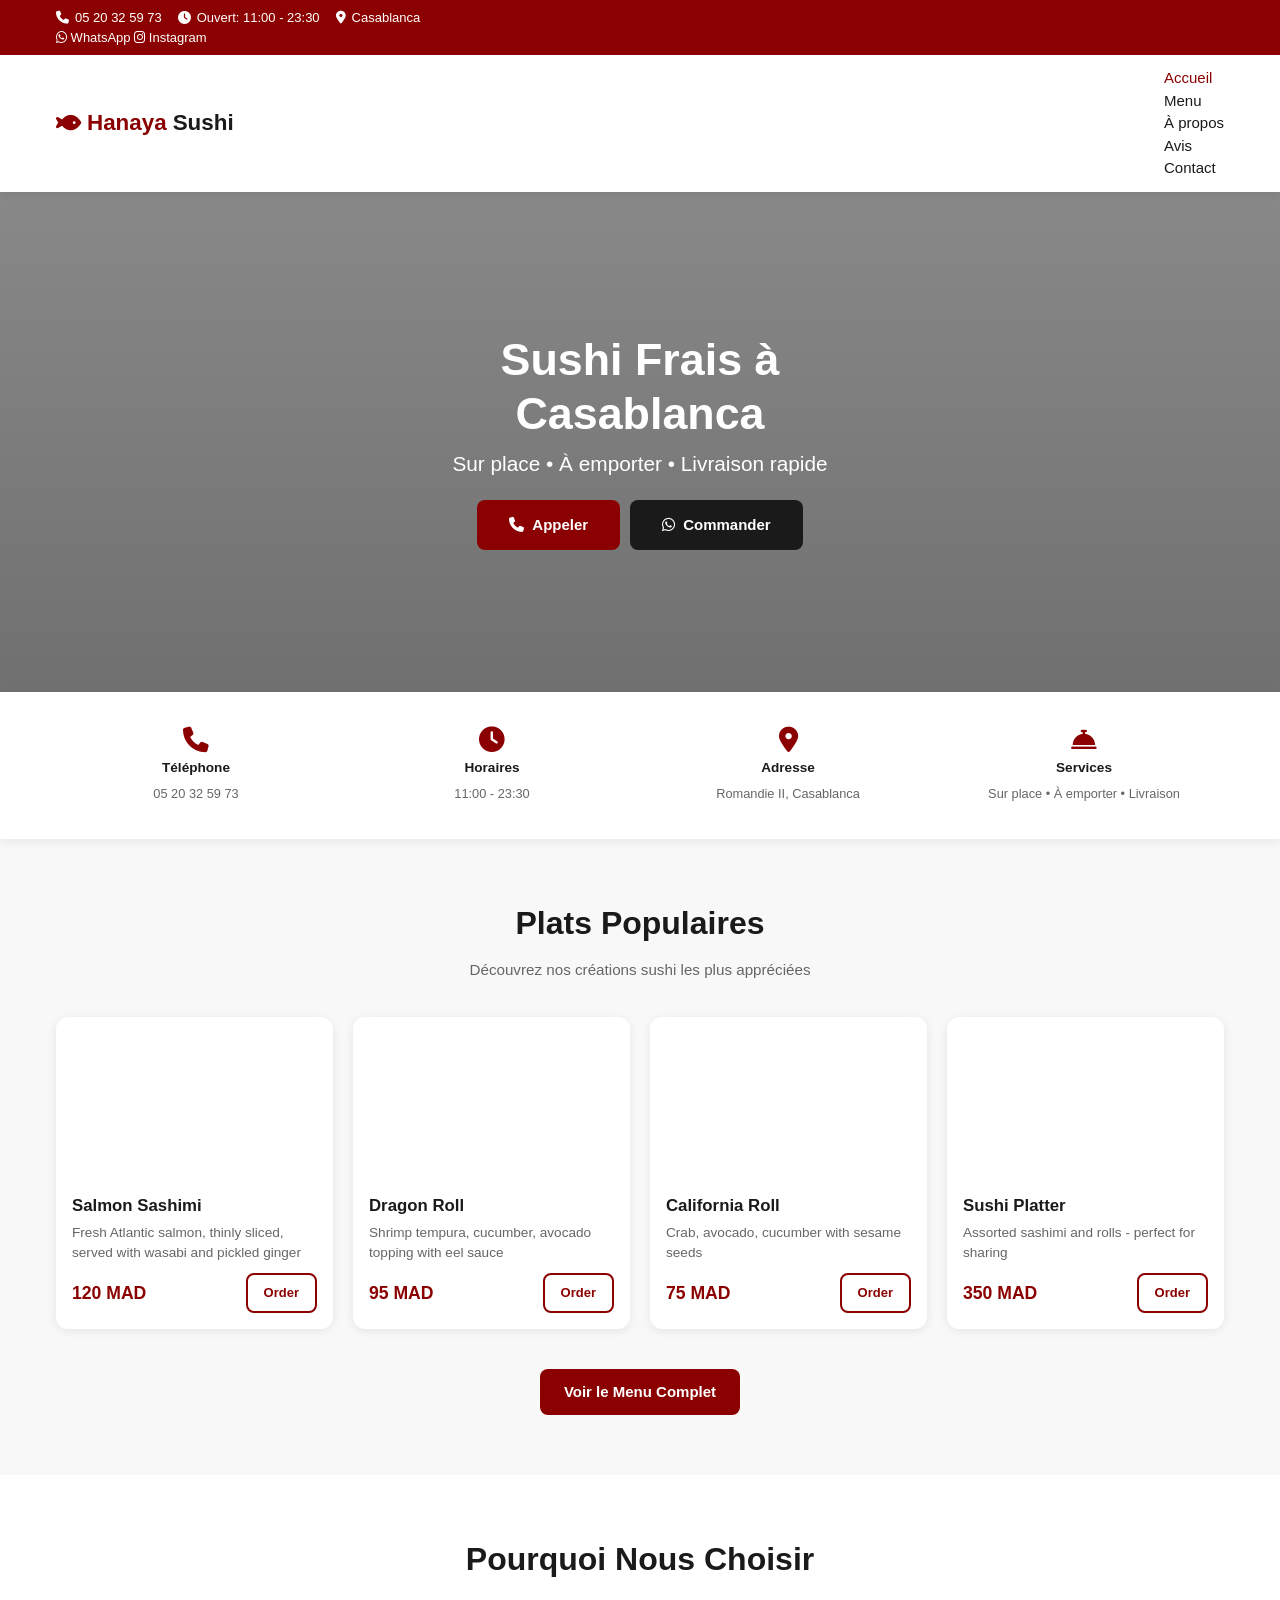
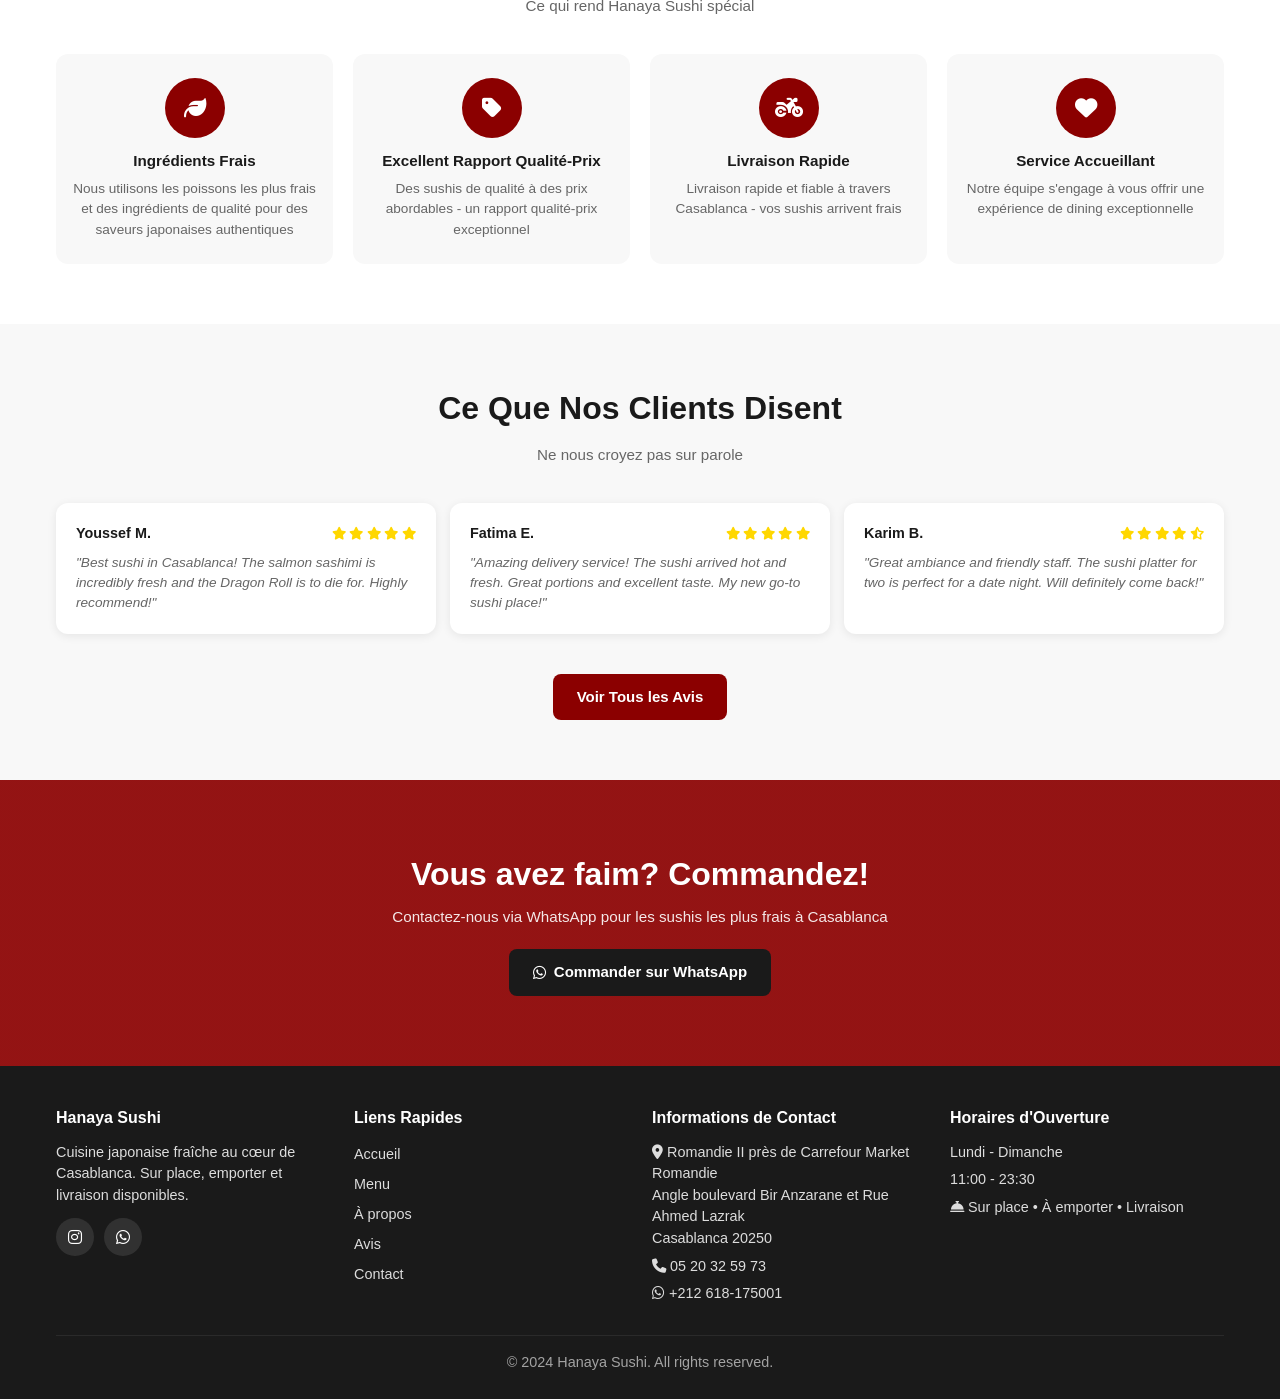
==== index.html @ c660590e "Initial commit - Hanaya Sushi website" ====
<!DOCTYPE html>
<html lang="fr">
<head>
    <meta charset="UTF-8">
    <meta name="viewport" content="width=device-width, initial-scale=1.0">
    <title>Hanaya Sushi - Cuisine Japonaise Fraîche à Casablanca</title>
    <meta name="description" content="Hanaya Sushi - Meilleur restaurant japonais à Casablanca. Sur place, à emporter et livraison disponible. Sushi frais, rolls et plateaux.">
    <link rel="stylesheet" href="style.css">
    <link rel="stylesheet" href="https://cdnjs.cloudflare.com/ajax/libs/font-awesome/6.4.0/css/all.min.css">
</head>
<body>
    <header class="header">
        <div class="top-bar">
            <div class="container">
                <div class="top-bar-info">
                    <span><i class="fas fa-phone"></i> 05 20 32 59 73</span>
                    <span><i class="fas fa-clock"></i> Ouvert: 11:00 - 23:30</span>
                    <span><i class="fas fa-map-marker-alt"></i> Casablanca</span>
                </div>
                <div class="top-bar-actions">
                    <a href="https://wa.me/212618175001" target="_blank"><i class="fab fa-whatsapp"></i> WhatsApp</a>
                    <a href="https://www.instagram.com/hanaya_sushi.casa?igsh=c2Iwand2bjE1bWxq" target="_blank"><i class="fab fa-instagram"></i> Instagram</a>
                </div>
            </div>
        </div>
        <nav class="nav">
            <div class="container">
                <a href="index.html" class="logo">
                    <i class="fas fa-fish"></i> Hanaya <span>Sushi</span>
                </a>
                <ul class="nav-menu">
                    <li><a href="index.html" class="nav-link active">Accueil</a></li>
                    <li><a href="menu.html" class="nav-link">Menu</a></li>
                    <li><a href="about.html" class="nav-link">À propos</a></li>
                    <li><a href="reviews.html" class="nav-link">Avis</a></li>
                    <li><a href="contact.html" class="nav-link">Contact</a></li>
                </ul>
                <div class="nav-actions">
                    <a href="tel:+212520325973" class="btn btn-primary">Call Now</a>
                </div>
                <div class="mobile-menu-btn" onclick="toggleMenu()">
                    <span></span>
                    <span></span>
                    <span></span>
                </div>
            </div>
        </nav>
    </header>

    <section class="hero">
        <div class="hero-content">
            <h1>Sushi Frais à Casablanca</h1>
            <p>Sur place &bull; À emporter &bull; Livraison rapide</p>
            <div class="hero-buttons">
                <a href="tel:+212618175001" class="btn btn-primary"><i class="fas fa-phone"></i> Appeler</a>
                <a href="https://wa.me/212618175001?text=Hi%20Hanaya%20Sushi,%20I%20would%20like%20to%20order:" class="btn btn-secondary"><i class="fab fa-whatsapp"></i> Commander</a>
            </div>
        </div>
    </section>

    <section class="quick-info">
        <div class="container">
            <div class="info-item">
                <i class="fas fa-phone"></i>
                <h4>Téléphone</h4>
                <p>05 20 32 59 73</p>
            </div>
            <div class="info-item">
                <i class="fas fa-clock"></i>
                <h4>Horaires</h4>
                <p>11:00 - 23:30</p>
            </div>
            <div class="info-item">
                <i class="fas fa-map-marker-alt"></i>
                <h4>Adresse</h4>
                <p>Romandie II, Casablanca</p>
            </div>
            <div class="info-item">
                <i class="fas fa-concierge-bell"></i>
                <h4>Services</h4>
                <p>Sur place &bull; À emporter &bull; Livraison</p>
            </div>
        </div>
    </section>

    <section class="featured">
        <div class="container">
            <h2 class="section-title">Plats Populaires</h2>
            <p class="section-subtitle">Découvrez nos créations sushi les plus appréciées</p>
            <div class="menu-grid">
                <div class="menu-card">
                    <div class="menu-card-image"></div>
                    <div class="menu-card-content">
                        <h3>Salmon Sashimi</h3>
                        <p>Fresh Atlantic salmon, thinly sliced, served with wasabi and pickled ginger</p>
                        <div class="menu-card-footer">
                            <span class="price">120 MAD</span>
                            <a href="order.html" class="btn btn-outline">Order</a>
                        </div>
                    </div>
                </div>
                <div class="menu-card">
                    <div class="menu-card-image"></div>
                    <div class="menu-card-content">
                        <h3>Dragon Roll</h3>
                        <p>Shrimp tempura, cucumber, avocado topping with eel sauce</p>
                        <div class="menu-card-footer">
                            <span class="price">95 MAD</span>
                            <a href="order.html" class="btn btn-outline">Order</a>
                        </div>
                    </div>
                </div>
                <div class="menu-card">
                    <div class="menu-card-image"></div>
                    <div class="menu-card-content">
                        <h3>California Roll</h3>
                        <p>Crab, avocado, cucumber with sesame seeds</p>
                        <div class="menu-card-footer">
                            <span class="price">75 MAD</span>
                            <a href="order.html" class="btn btn-outline">Order</a>
                        </div>
                    </div>
                </div>
                <div class="menu-card">
                    <div class="menu-card-image"></div>
                    <div class="menu-card-content">
                        <h3>Sushi Platter</h3>
                        <p>Assorted sashimi and rolls - perfect for sharing</p>
                        <div class="menu-card-footer">
                            <span class="price">350 MAD</span>
                            <a href="order.html" class="btn btn-outline">Order</a>
                        </div>
                    </div>
                </div>
            </div>
            <div style="text-align: center; margin-top: 40px;">
                <a href="menu.html" class="btn btn-primary">Voir le Menu Complet</a>
            </div>
        </div>
    </section>

    <section class="why-us">
        <div class="container">
            <h2 class="section-title">Pourquoi Nous Choisir</h2>
            <p class="section-subtitle">Ce qui rend Hanaya Sushi spécial</p>
            <div class="why-us-grid">
                <div class="why-us-card">
                    <div class="why-us-icon">
                        <i class="fas fa-leaf"></i>
                    </div>
                    <h3>Ingrédients Frais</h3>
                    <p>Nous utilisons les poissons les plus frais et des ingrédients de qualité pour des saveurs japonaises authentiques</p>
                </div>
                <div class="why-us-card">
                    <div class="why-us-icon">
                        <i class="fas fa-tag"></i>
                    </div>
                    <h3>Excellent Rapport Qualité-Prix</h3>
                    <p>Des sushis de qualité à des prix abordables - un rapport qualité-prix exceptionnel</p>
                </div>
                <div class="why-us-card">
                    <div class="why-us-icon">
                        <i class="fas fa-motorcycle"></i>
                    </div>
                    <h3>Livraison Rapide</h3>
                    <p>Livraison rapide et fiable à travers Casablanca - vos sushis arrivent frais</p>
                </div>
                <div class="why-us-card">
                    <div class="why-us-icon">
                        <i class="fas fa-heart"></i>
                    </div>
                    <h3>Service Accueillant</h3>
                    <p>Notre équipe s'engage à vous offrir une expérience de dining exceptionnelle</p>
                </div>
            </div>
        </div>
    </section>

    <section class="reviews-preview">
        <div class="container">
            <h2 class="section-title">Ce Que Nos Clients Disent</h2>
            <p class="section-subtitle">Ne nous croyez pas sur parole</p>
            <div class="reviews-grid">
                <div class="review-card">
                    <div class="review-header">
                        <span class="review-author">Youssef M.</span>
                        <div class="review-stars">
                            <i class="fas fa-star"></i>
                            <i class="fas fa-star"></i>
                            <i class="fas fa-star"></i>
                            <i class="fas fa-star"></i>
                            <i class="fas fa-star"></i>
                        </div>
                    </div>
                    <p class="review-text">"Best sushi in Casablanca! The salmon sashimi is incredibly fresh and the Dragon Roll is to die for. Highly recommend!"</p>
                </div>
                <div class="review-card">
                    <div class="review-header">
                        <span class="review-author">Fatima E.</span>
                        <div class="review-stars">
                            <i class="fas fa-star"></i>
                            <i class="fas fa-star"></i>
                            <i class="fas fa-star"></i>
                            <i class="fas fa-star"></i>
                            <i class="fas fa-star"></i>
                        </div>
                    </div>
                    <p class="review-text">"Amazing delivery service! The sushi arrived hot and fresh. Great portions and excellent taste. My new go-to sushi place!"</p>
                </div>
                <div class="review-card">
                    <div class="review-header">
                        <span class="review-author">Karim B.</span>
                        <div class="review-stars">
                            <i class="fas fa-star"></i>
                            <i class="fas fa-star"></i>
                            <i class="fas fa-star"></i>
                            <i class="fas fa-star"></i>
                            <i class="fas fa-star-half-alt"></i>
                        </div>
                    </div>
                    <p class="review-text">"Great ambiance and friendly staff. The sushi platter for two is perfect for a date night. Will definitely come back!"</p>
                </div>
            </div>
            <div style="text-align: center; margin-top: 40px;">
                <a href="reviews.html" class="btn btn-primary">Voir Tous les Avis</a>
            </div>
        </div>
    </section>

    <section class="cta-banner">
        <div class="container">
            <h2>Vous avez faim? Commandez!</h2>
            <p>Contactez-nous via WhatsApp pour les sushis les plus frais à Casablanca</p>
            <a href="https://wa.me/212618175001?text=Hi%20Hanaya%20Sushi,%20I%20would%20like%20to%20order:" class="btn btn-secondary"><i class="fab fa-whatsapp"></i> Commander sur WhatsApp</a>
        </div>
    </section>

    <footer class="footer">
        <div class="container">
            <div class="footer-grid">
                <div>
                    <h3>Hanaya Sushi</h3>
                    <p>Cuisine japonaise fraîche au cœur de Casablanca. Sur place, emporter et livraison disponibles.</p>
                    <div class="footer-social">
                        <a href="https://www.instagram.com/hanaya_sushi.casa?igsh=c2Iwand2bjE1bWxq" target="_blank"><i class="fab fa-instagram"></i></a>
                        <a href="https://wa.me/212618175001"><i class="fab fa-whatsapp"></i></a>
                    </div>
                </div>
                <div>
                    <h3>Liens Rapides</h3>
                    <ul class="footer-links">
                        <li><a href="index.html">Accueil</a></li>
                        <li><a href="menu.html">Menu</a></li>
                        <li><a href="about.html">À propos</a></li>
                        <li><a href="reviews.html">Avis</a></li>
                        <li><a href="contact.html">Contact</a></li>
                    </ul>
                </div>
                <div>
                    <h3>Informations de Contact</h3>
                    <p><i class="fas fa-map-marker-alt"></i> Romandie II près de Carrefour Market Romandie<br>Angle boulevard Bir Anzarane et Rue Ahmed Lazrak<br>Casablanca 20250</p>
                    <p><i class="fas fa-phone"></i> 05 20 32 59 73</p>
                    <p><i class="fab fa-whatsapp"></i> +212 618-175001</p>
                </div>
                <div>
                    <h3>Horaires d'Ouverture</h3>
                    <p>Lundi - Dimanche</p>
                    <p>11:00 - 23:30</p>
                    <p><i class="fas fa-concierge-bell"></i> Sur place &bull; À emporter &bull; Livraison</p>
                </div>
            </div>
            <div class="footer-bottom">
                <p>&copy; 2024 Hanaya Sushi. All rights reserved.</p>
            </div>
        </div>
    </footer>

    <div class="menu-overlay" onclick="toggleMenu()"></div>

    <div class="floating-call">
        <a href="https://wa.me/212618175001?text=Hi%20Hanaya%20Sushi,%20I%20would%20like%20to%20order:" class="whatsapp-btn"><i class="fab fa-whatsapp"></i></a>
        <a href="tel:+212618175001" class="call-btn"><i class="fas fa-phone"></i></a>
    </div>

    <script src="script.js"></script>
</body>
</html>
---- style.css ----
:root {
    --primary: #8B0000;
    --primary-dark: #6B0000;
    --primary-light: #A52A2A;
    --secondary: #FFFFFF;
    --secondary-light: #F8F8F8;
    --accent: #1A1A1A;
    --text-dark: #1A1A1A;
    --text-light: #666666;
    --text-white: #FFFFFF;
    --border: #E0E0E0;
    --shadow: 0 2px 10px rgba(0,0,0,0.08);
    --transition: all 0.3s ease;
}

* {
    margin: 0;
    padding: 0;
    box-sizing: border-box;
}

html {
    scroll-behavior: smooth;
}

body {
    font-family: 'Segoe UI', -apple-system, BlinkMacSystemFont, sans-serif;
    line-height: 1.5;
    color: var(--text-dark);
    background-color: var(--secondary-light);
    -webkit-font-smoothing: antialiased;
}

a {
    text-decoration: none;
    color: inherit;
}

ul {
    list-style: none;
}

img {
    max-width: 100%;
    height: auto;
    display: block;
}

.container {
    width: 100%;
    max-width: 1200px;
    margin: 0 auto;
    padding: 0 16px;
}

.btn {
    display: inline-flex;
    align-items: center;
    justify-content: center;
    gap: 8px;
    padding: 12px 24px;
    border-radius: 8px;
    font-weight: 600;
    font-size: 15px;
    cursor: pointer;
    transition: var(--transition);
    border: none;
    min-height: 44px;
}

.btn-primary {
    background: var(--primary);
    color: var(--text-white);
}

.btn-primary:hover {
    background: var(--primary-dark);
}

.btn-secondary {
    background: var(--accent);
    color: var(--text-white);
}

.btn-secondary:hover {
    background: #333;
}

.btn-outline {
    background: transparent;
    border: 2px solid var(--primary);
    color: var(--primary);
    padding: 10px 20px;
    font-size: 14px;
    min-height: 40px;
}

.btn-outline:hover {
    background: var(--primary);
    color: var(--text-white);
}

.section-title {
    font-size: 1.75rem;
    text-align: center;
    margin-bottom: 8px;
    font-weight: 700;
}

.section-subtitle {
    text-align: center;
    color: var(--text-light);
    margin-bottom: 24px;
    font-size: 0.95rem;
}

/* Header */
.header {
    background: var(--secondary);
    box-shadow: var(--shadow);
    position: sticky;
    top: 0;
    z-index: 1000;
}

.top-bar {
    background: var(--primary);
    color: var(--text-white);
    padding: 8px 0;
    font-size: 13px;
    text-align: center;
}

.top-bar-info {
    display: flex;
    justify-content: center;
    gap: 16px;
    flex-wrap: wrap;
}

.top-bar-info span {
    display: flex;
    align-items: center;
    gap: 6px;
}

.nav {
    padding: 12px 0;
}

.nav .container {
    display: flex;
    justify-content: space-between;
    align-items: center;
}

.logo {
    font-size: 1.4rem;
    font-weight: 700;
    color: var(--primary);
    display: flex;
    align-items: center;
    gap: 6px;
}

.logo span {
    color: var(--accent);
}

.nav-menu {
    position: fixed;
    top: 0;
    left: -280px;
    width: 260px;
    height: 100vh;
    background: var(--secondary);
    flex-direction: column;
    padding: 70px 20px 20px;
    box-shadow: 2px 0 20px rgba(0,0,0,0.1);
    transition: var(--transition);
    z-index: 999;
    gap: 0;
}

.nav-menu.active {
    left: 0;
}

.nav-menu li {
    width: 100%;
    border-bottom: 1px solid var(--border);
}

.nav-link {
    display: block;
    padding: 14px 0;
    font-weight: 500;
    font-size: 16px;
    color: var(--text-dark);
}

.nav-link:hover,
.nav-link.active {
    color: var(--primary);
}

.nav-actions {
    display: none;
}

.mobile-menu-btn {
    display: flex;
    flex-direction-column: column;
    gap: 5px;
    cursor: pointer;
    padding: 8px;
    background: none;
    border: none;
}

.mobile-menu-btn span {
    width: 22px;
    height: 2px;
    background: var(--accent);
    transition: var(--transition);
    border-radius: 2px;
}

.mobile-menu-btn.active span:nth-child(1) {
    transform: rotate(45deg) translate(5px, 5px);
}

.mobile-menu-btn.active span:nth-child(2) {
    opacity: 0;
}

.mobile-menu-btn.active span:nth-child(3) {
    transform: rotate(-45deg) translate(5px, -5px);
}

.menu-overlay {
    position: fixed;
    top: 0;
    left: 0;
    width: 100%;
    height: 100%;
    background: rgba(0,0,0,0.5);
    z-index: 998;
    opacity: 0;
    visibility: hidden;
    transition: var(--transition);
}

.menu-overlay.active {
    opacity: 1;
    visibility: visible;
}

/* Hero */
.hero {
    position: relative;
    min-height: 400px;
    background: linear-gradient(rgba(0,0,0,0.45), rgba(0,0,0,0.55)), 
                url('https://images.unsplash.com/photo-1579871494447-9811cf80d66c?w=800') center/cover;
    display: flex;
    align-items: center;
    justify-content: center;
    text-align: center;
    color: var(--text-white);
    padding: 40px 20px;
}

.hero-content {
    max-width: 500px;
}

.hero h1 {
    font-size: 1.8rem;
    margin-bottom: 8px;
    font-weight: 700;
    line-height: 1.2;
}

.hero p {
    font-size: 1.05rem;
    margin-bottom: 20px;
}

.hero-buttons {
    display: flex;
    flex-direction: column;
    gap: 10px;
}

.hero .btn {
    width: 100%;
    justify-content: center;
}

/* Quick Info */
.quick-info {
    background: var(--secondary);
    padding: 20px 0;
    box-shadow: var(--shadow);
}

.quick-info .container {
    display: grid;
    grid-template-columns: 1fr 1fr;
    gap: 16px;
}

.info-item {
    display: flex;
    flex-direction: column;
    align-items: center;
    gap: 6px;
    text-align: center;
    padding: 10px;
}

.info-item i {
    font-size: 1.3rem;
    color: var(--primary);
}

.info-item h4 {
    font-size: 0.85rem;
    font-weight: 600;
}

.info-item p {
    color: var(--text-light);
    font-size: 0.8rem;
}

/* Featured */
.featured {
    padding: 40px 0;
}

.menu-grid {
    display: grid;
    grid-template-columns: 1fr;
    gap: 16px;
}

.menu-card {
    background: var(--secondary);
    border-radius: 12px;
    overflow: hidden;
    box-shadow: var(--shadow);
}

.menu-card-image {
    height: 140px;
    background: url('https://images.unsplash.com/photo-1617196034796-73dfa7b1fd56?w=400') center/cover;
}

.menu-card:nth-child(2) .menu-card-image {
    background: url('https://images.unsplash.com/photo-1579584425555-c3ce17fd4351?w=400') center/cover;
}

.menu-card:nth-child(3) .menu-card-image {
    background: url('https://images.unsplash.com/photo-1553621042-f6e147245754?w=400') center/cover;
}

.menu-card:nth-child(4) .menu-card-image {
    background: url('https://images.unsplash.com/photo-1611143669185-af224c5e3252?w=400') center/cover;
}

.menu-card-content {
    padding: 14px;
}

.menu-card-content h3 {
    font-size: 1rem;
    margin-bottom: 4px;
}

.menu-card-content p {
    color: var(--text-light);
    font-size: 0.8rem;
    margin-bottom: 10px;
}

.menu-card-footer {
    display: flex;
    justify-content: space-between;
    align-items: center;
}

.price {
    font-size: 1.1rem;
    font-weight: 700;
    color: var(--primary);
}

.menu-card-footer .btn {
    padding: 8px 16px;
    font-size: 13px;
    min-height: 36px;
}

/* Why Us */
.why-us {
    background: var(--secondary);
    padding: 40px 0;
}

.why-us-grid {
    display: grid;
    grid-template-columns: 1fr;
    gap: 14px;
}

.why-us-card {
    text-align: center;
    padding: 20px 14px;
    background: var(--secondary-light);
    border-radius: 12px;
}

.why-us-icon {
    width: 50px;
    height: 50px;
    background: var(--primary);
    border-radius: 50%;
    display: flex;
    align-items: center;
    justify-content: center;
    margin: 0 auto 12px;
    font-size: 1.2rem;
    color: var(--text-white);
}

.why-us-card h3 {
    font-size: 0.95rem;
    margin-bottom: 6px;
}

.why-us-card p {
    color: var(--text-light);
    font-size: 0.85rem;
}

/* Reviews */
.reviews-preview {
    padding: 40px 0;
}

.reviews-grid {
    display: grid;
    gap: 14px;
}

.review-card {
    background: var(--secondary);
    padding: 16px;
    border-radius: 12px;
    box-shadow: var(--shadow);
}

.review-header {
    display: flex;
    justify-content: space-between;
    align-items: center;
    margin-bottom: 8px;
}

.review-author {
    font-weight: 600;
    font-size: 0.9rem;
}

.review-stars {
    color: #FFD700;
    font-size: 0.8rem;
}

.review-text {
    color: var(--text-light);
    font-size: 0.85rem;
    font-style: italic;
    line-height: 1.5;
}

/* CTA */
.cta-banner {
    background: linear-gradient(rgba(139, 0, 0, 0.92), rgba(139, 0, 0, 0.92)), 
                url('https://images.unsplash.com/photo-1553621042-f6e147245754?w=600') center/cover;
    padding: 50px 20px;
    text-align: center;
    color: var(--text-white);
}

.cta-banner h2 {
    font-size: 1.5rem;
    margin-bottom: 8px;
}

.cta-banner p {
    font-size: 0.95rem;
    margin-bottom: 20px;
    opacity: 0.9;
}

/* Footer */
.footer {
    background: var(--accent);
    color: var(--text-white);
    padding: 40px 0 20px;
}

.footer-grid {
    display: grid;
    gap: 24px;
    margin-bottom: 24px;
}

.footer h3 {
    margin-bottom: 12px;
    font-size: 1rem;
}

.footer p {
    opacity: 0.85;
    margin-bottom: 6px;
    font-size: 0.9rem;
    line-height: 1.5;
}

.footer-links li {
    margin-bottom: 6px;
}

.footer-links a {
    opacity: 0.85;
    font-size: 0.9rem;
}

.footer-links a:hover {
    opacity: 1;
}

.footer-social {
    display: flex;
    gap: 10px;
    margin-top: 12px;
}

.footer-social a {
    width: 38px;
    height: 38px;
    background: rgba(255,255,255,0.1);
    border-radius: 50%;
    display: flex;
    align-items: center;
    justify-content: center;
}

.footer-social a:hover {
    background: var(--primary);
}

.footer-bottom {
    text-align: center;
    padding-top: 16px;
    border-top: 1px solid rgba(255,255,255,0.1);
    opacity: 0.7;
    font-size: 0.8rem;
}

/* Page Header */
.page-header {
    background: linear-gradient(rgba(0,0,0,0.5), rgba(0,0,0,0.6)), 
                url('https://images.unsplash.com/photo-1579871494447-9811cf80d66c?w=800') center/cover;
    padding: 50px 20px;
    text-align: center;
    color: var(--text-white);
}

.page-header h1 {
    font-size: 1.6rem;
    margin-bottom: 6px;
}

.page-header p {
    font-size: 0.95rem;
    opacity: 0.9;
}

.breadcrumb {
    padding: 10px 0;
    background: var(--secondary);
}

.breadcrumb ul {
    display: flex;
    gap: 6px;
    font-size: 0.8rem;
}

.breadcrumb li {
    opacity: 0.6;
}

.breadcrumb li::after {
    content: '/';
    margin-left: 6px;
}

.breadcrumb li:last-child {
    opacity: 1;
}

.breadcrumb li:last-child::after {
    display: none;
}

/* Menu Page */
.menu-page {
    padding: 30px 0;
}

.menu-filters {
    display: flex;
    justify-content: flex-start;
    gap: 8px;
    margin-bottom: 20px;
    overflow-x: auto;
    padding-bottom: 8px;
    -webkit-overflow-scrolling: touch;
}

.filter-btn {
    padding: 8px 16px;
    border: 2px solid var(--primary);
    background: transparent;
    color: var(--primary);
    border-radius: 20px;
    cursor: pointer;
    font-weight: 500;
    font-size: 13px;
    white-space: nowrap;
    min-height: 38px;
}

.filter-btn.active {
    background: var(--primary);
    color: var(--text-white);
}

.menu-items-grid {
    display: grid;
    gap: 14px;
}

.menu-item-card {
    background: var(--secondary);
    border-radius: 12px;
    overflow: hidden;
    box-shadow: var(--shadow);
    display: flex;
}

.menu-item-image {
    width: 90px;
    min-height: 90px;
    background: url('https://images.unsplash.com/photo-1617196034796-73dfa7b1fd56?w=200') center/cover;
    flex-shrink: 0;
}

.menu-item-card:nth-child(2) .menu-item-image,
.menu-item-card:nth-child(6) .menu-item-image {
    background: url('https://images.unsplash.com/photo-1579584425555-c3ce17fd4351?w=200') center/cover;
}

.menu-item-card:nth-child(3) .menu-item-image,
.menu-item-card:nth-child(7) .menu-item-image {
    background: url('https://images.unsplash.com/photo-1553621042-f6e147245754?w=200') center/cover;
}

.menu-item-card:nth-child(4) .menu-item-image {
    background: url('https://images.unsplash.com/photo-1611143669185-af224c5e3252?w=200') center/cover;
}

.menu-item-content {
    padding: 10px;
    flex: 1;
    display: flex;
    flex-direction: column;
}

.menu-item-content h3 {
    font-size: 0.9rem;
    margin-bottom: 2px;
}

.menu-item-content p {
    font-size: 0.75rem;
    color: var(--text-light);
    flex: 1;
    line-height: 1.3;
}

.menu-item-footer {
    display: flex;
    justify-content: space-between;
    align-items: center;
    margin-top: 6px;
}

.menu-item-footer .price {
    font-size: 0.95rem;
}

.menu-item-footer .btn {
    padding: 6px 12px;
    font-size: 12px;
    min-height: 30px;
}

/* About Page */
.about-page {
    padding: 30px 0;
}

.about-image {
    border-radius: 12px;
    overflow: hidden;
    margin-bottom: 24px;
}

.about-image img {
    width: 100%;
    height: 200px;
    object-fit: cover;
}

.about-content h2 {
    font-size: 1.4rem;
    margin-bottom: 12px;
}

.about-content p {
    color: var(--text-light);
    font-size: 0.9rem;
    margin-bottom: 10px;
    line-height: 1.6;
}

.about-features {
    display: grid;
    grid-template-columns: 1fr 1fr;
    gap: 10px;
    margin-top: 16px;
}

.about-feature {
    display: flex;
    align-items: center;
    gap: 6px;
    font-size: 0.85rem;
}

.about-feature i {
    color: var(--primary);
    font-size: 0.9rem;
}

/* Reviews Page */
.reviews-page {
    padding: 30px 0;
}

.reviews-summary {
    background: var(--secondary);
    padding: 20px;
    border-radius: 12px;
    text-align: center;
    margin-bottom: 24px;
}

.rating-big {
    font-size: 2.2rem;
    font-weight: 700;
    color: var(--primary);
}

.stars-big {
    color: #FFD700;
    font-size: 1.1rem;
    margin-bottom: 4px;
}

.reviews-count {
    color: var(--text-light);
    font-size: 0.85rem;
}

.all-reviews-grid {
    display: grid;
    gap: 14px;
}

/* Contact Page */
.contact-page {
    padding: 30px 0;
}

.contact-grid {
    display: grid;
    gap: 24px;
}

.contact-info {
    background: var(--secondary);
    padding: 20px;
    border-radius: 12px;
}

.contact-item {
    display: flex;
    gap: 14px;
    margin-bottom: 18px;
}

.contact-item:last-child {
    margin-bottom: 0;
}

.contact-icon {
    width: 42px;
    height: 42px;
    background: var(--primary);
    border-radius: 50%;
    display: flex;
    align-items: center;
    justify-content: center;
    color: var(--text-white);
    font-size: 1rem;
    flex-shrink: 0;
}

.contact-details h3 {
    font-size: 0.95rem;
    margin-bottom: 2px;
}

.contact-details p {
    color: var(--text-light);
    font-size: 0.85rem;
    line-height: 1.4;
}

.contact-details a {
    color: var(--primary);
    font-weight: 600;
}

.map-container {
    height: 200px;
    background: var(--secondary-light);
    border-radius: 12px;
    overflow: hidden;
}

.map-container iframe {
    width: 100%;
    height: 100%;
    border: none;
}

/* Form */
.form-container {
    background: var(--secondary);
    padding: 20px;
    border-radius: 12px;
}

.form-group {
    margin-bottom: 14px;
}

.form-group label {
    display: block;
    margin-bottom: 5px;
    font-weight: 500;
    font-size: 0.9rem;
}

.form-group input,
.form-group select,
.form-group textarea {
    width: 100%;
    padding: 12px;
    border: 1px solid var(--border);
    border-radius: 8px;
    font-size: 1rem;
}

.form-group input:focus,
.form-group select:focus,
.form-group textarea:focus {
    outline: none;
    border-color: var(--primary);
}

.form-group textarea {
    min-height: 70px;
}

.form-row {
    display: grid;
    gap: 14px;
}

.success-message {
    background: #D4EDDA;
    color: #155724;
    padding: 16px;
    border-radius: 10px;
    text-align: center;
    margin-bottom: 16px;
    display: none;
}

.success-message.show {
    display: block;
}

/* Floating Buttons */
.floating-call {
    position: fixed;
    bottom: 20px;
    right: 20px;
    z-index: 1000;
    display: flex;
    gap: 10px;
}

.floating-call a {
    width: 50px;
    height: 50px;
    border-radius: 50%;
    display: flex;
    align-items: center;
    justify-content: center;
    color: var(--text-white);
    font-size: 1.2rem;
    box-shadow: 0 4px 15px rgba(0,0,0,0.2);
}

.floating-call .call-btn {
    background: var(--primary);
}

.floating-call .whatsapp-btn {
    background: #25D366;
}

/* ========== TABLET & DESKTOP ========== */
@media (min-width: 768px) {
    .top-bar {
        text-align: left;
    }
    
    .top-bar-info {
        justify-content: flex-start;
    }
    
    .nav-menu {
        position: static;
        width: auto;
        height: auto;
        flex-direction: row;
        padding: 0;
        box-shadow: none;
        gap: 24px;
        background: transparent;
    }
    
    .nav-menu li {
        width: auto;
        border: none;
    }
    
    .nav-link {
        padding: 0;
        font-size: 15px;
    }
    
    .mobile-menu-btn {
        display: none;
    }
    
    .menu-overlay {
        display: none;
    }
    
    .hero {
        min-height: 500px;
    }
    
    .hero h1 {
        font-size: 2.8rem;
    }
    
    .hero p {
        font-size: 1.3rem;
    }
    
    .hero-buttons {
        flex-direction: row;
        justify-content: center;
    }
    
    .hero .btn {
        width: auto;
        padding: 14px 32px;
    }
    
    .quick-info .container {
        grid-template-columns: repeat(4, 1fr);
    }
    
    .info-item {
        padding: 15px;
    }
    
    .info-item i {
        font-size: 1.6rem;
    }
    
    .featured, .why-us, .reviews-preview {
        padding: 60px 0;
    }
    
    .section-title {
        font-size: 2rem;
        margin-bottom: 12px;
    }
    
    .section-subtitle {
        margin-bottom: 36px;
    }
    
    .menu-grid {
        grid-template-columns: repeat(4, 1fr);
        gap: 20px;
    }
    
    .menu-card-image {
        height: 160px;
    }
    
    .menu-card-content {
        padding: 16px;
    }
    
    .menu-card-content h3 {
        font-size: 1.05rem;
    }
    
    .menu-card-content p {
        font-size: 0.85rem;
    }
    
    .why-us-grid {
        grid-template-columns: repeat(4, 1fr);
        gap: 20px;
    }
    
    .why-us-card {
        padding: 24px 16px;
    }
    
    .why-us-icon {
        width: 60px;
        height: 60px;
        font-size: 1.4rem;
    }
    
    .reviews-grid {
        grid-template-columns: repeat(3, 1fr);
    }
    
    .review-card {
        padding: 20px;
    }
    
    .cta-banner {
        padding: 70px 20px;
    }
    
    .cta-banner h2 {
        font-size: 2rem;
    }
    
    .footer-grid {
        grid-template-columns: repeat(4, 1fr);
    }
    
    .page-header {
        padding: 80px 20px;
    }
    
    .page-header h1 {
        font-size: 2.2rem;
    }
    
    .menu-page, .about-page, .reviews-page, .contact-page {
        padding: 50px 0;
    }
    
    .menu-filters {
        justify-content: center;
        flex-wrap: wrap;
        overflow: visible;
    }
    
    .menu-items-grid {
        grid-template-columns: repeat(2, 1fr);
        gap: 16px;
    }
    
    .menu-item-image {
        width: 100px;
        min-height: 100px;
    }
    
    .about-grid {
        display: grid;
        grid-template-columns: 1fr 1fr;
        gap: 40px;
        align-items: center;
    }
    
    .about-image {
        margin-bottom: 0;
    }
    
    .about-image img {
        height: 350px;
    }
    
    .about-content h2 {
        font-size: 1.8rem;
    }
    
    .reviews-summary {
        padding: 30px;
    }
    
    .rating-big {
        font-size: 3rem;
    }
    
    .all-reviews-grid {
        grid-template-columns: repeat(2, 1fr);
    }
    
    .contact-grid {
        grid-template-columns: 1fr 1fr;
    }
    
    .form-container {
        padding: 30px;
        max-width: 500px;
        margin: 0;
    }
    
    .form-row {
        grid-template-columns: 1fr 1fr;
    }
    
    .floating-call {
        display: none;
    }
}
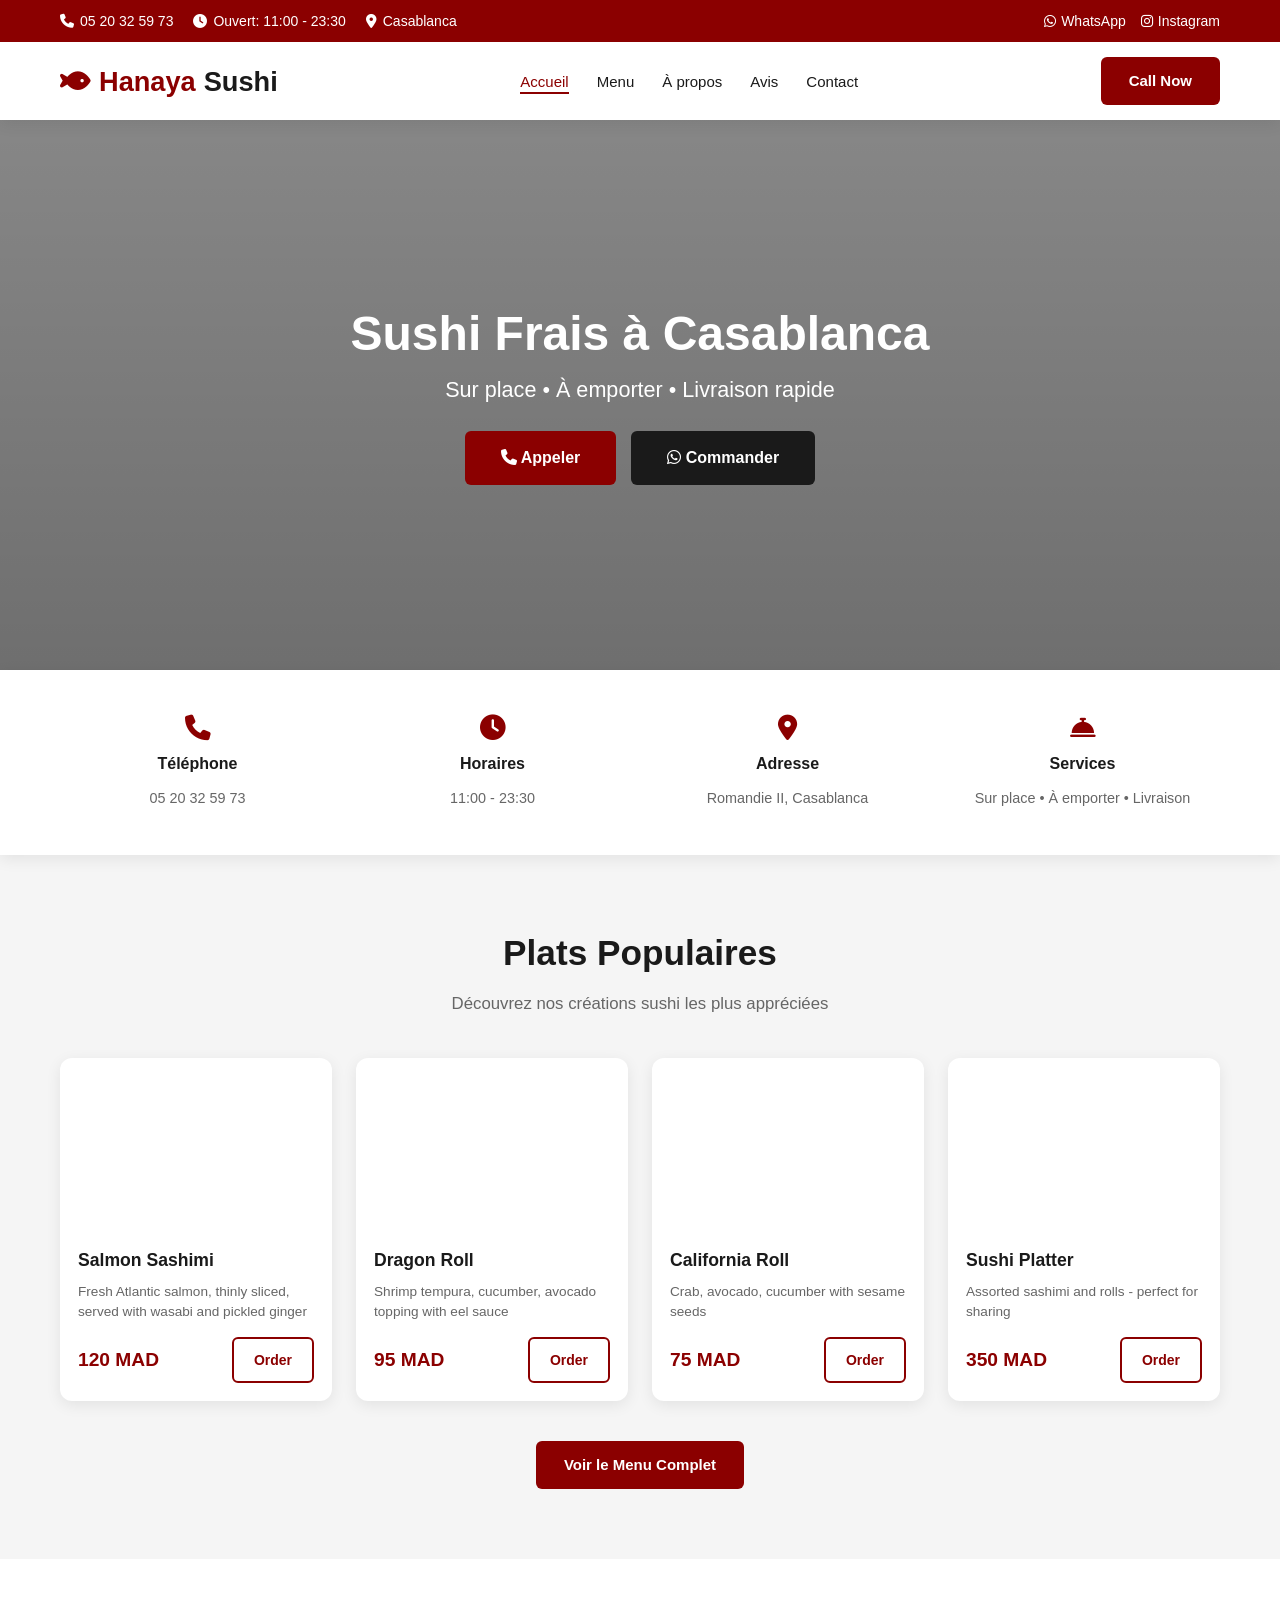
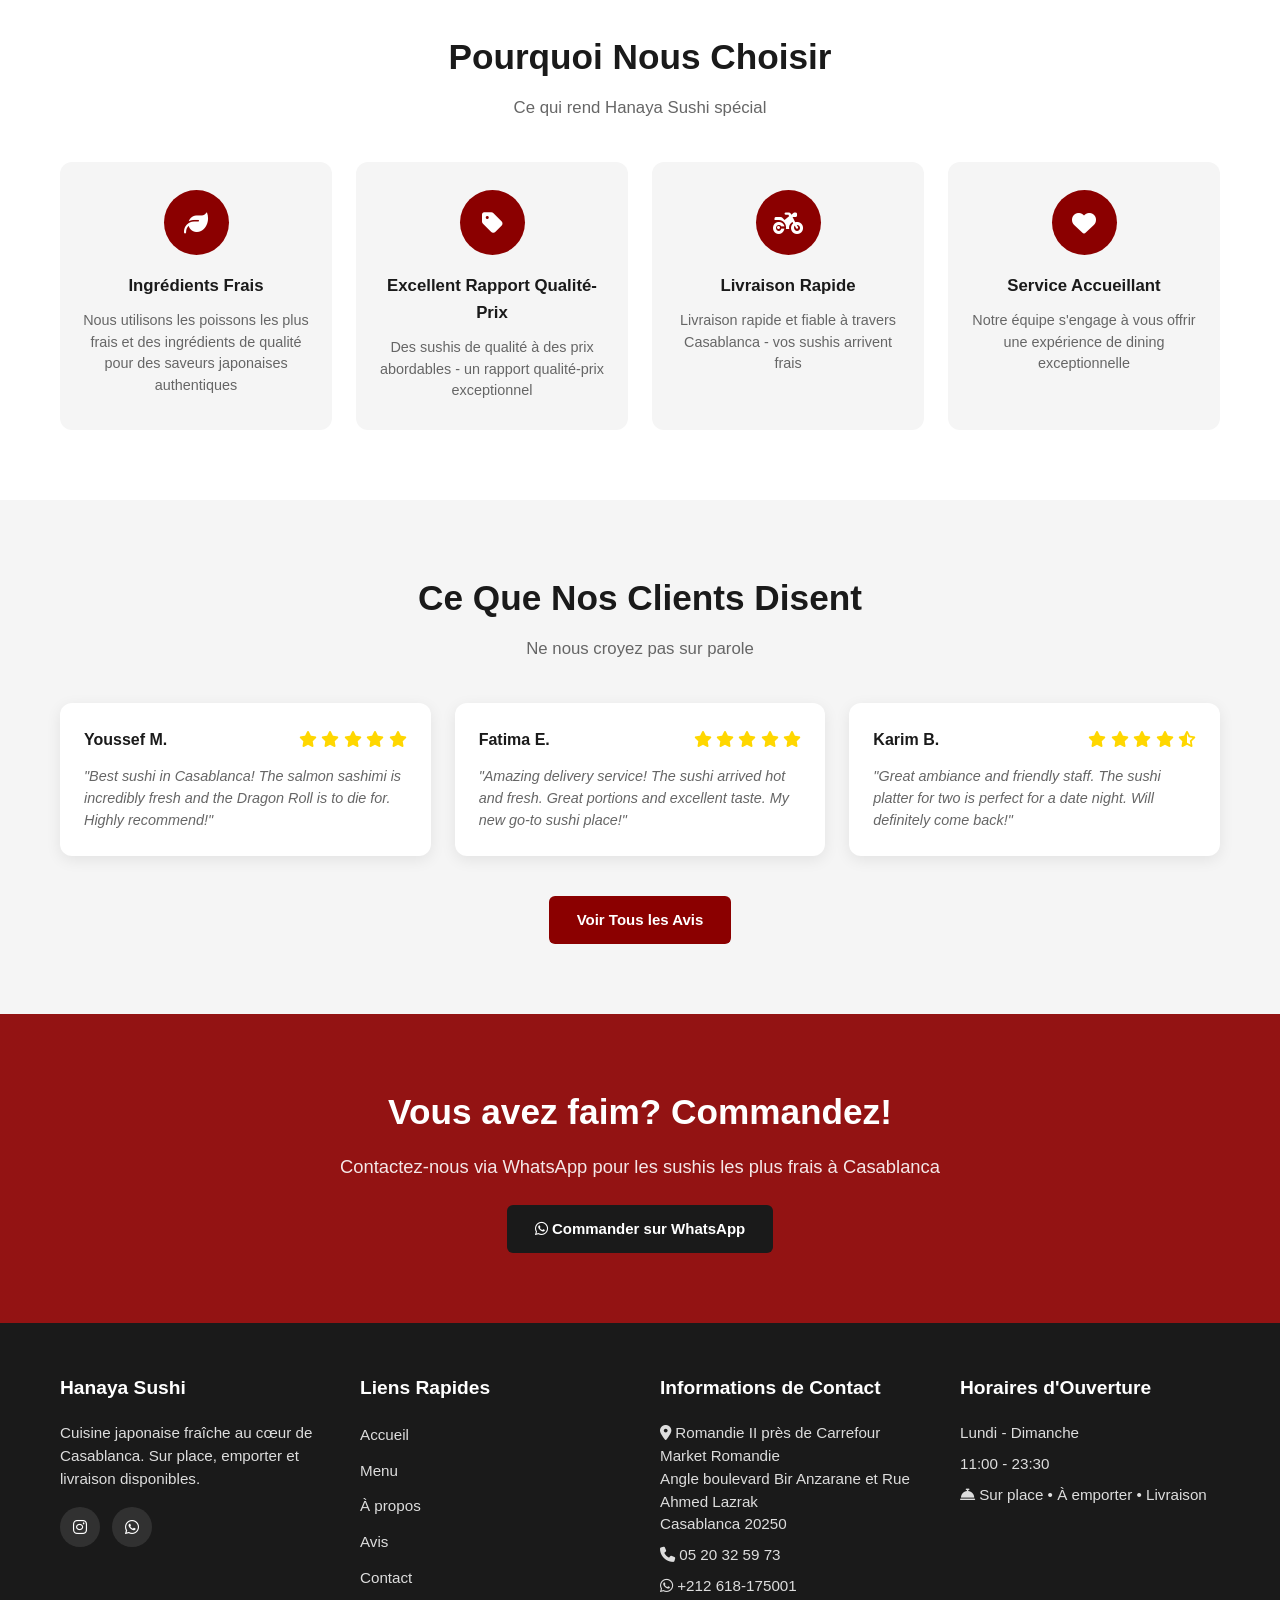
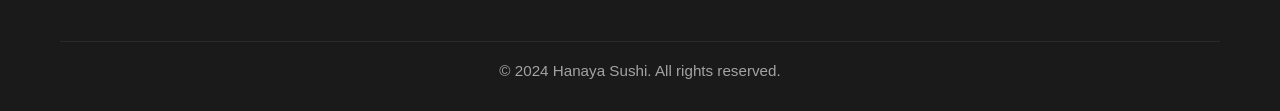
==== commit 6bb22373: "Fix broken links and improve responsive design" ====
--- a/index.html
+++ b/index.html
@@ -95,7 +95,7 @@
                         <p>Fresh Atlantic salmon, thinly sliced, served with wasabi and pickled ginger</p>
                         <div class="menu-card-footer">
                             <span class="price">120 MAD</span>
-                            <a href="order.html" class="btn btn-outline">Order</a>
+                            <a href="https://wa.me/212618175001?text=Hi%20Hanaya%20Sushi,%20I%20would%20like%20to%20order:" class="btn btn-outline">Order</a>
                         </div>
                     </div>
                 </div>
@@ -106,7 +106,7 @@
                         <p>Shrimp tempura, cucumber, avocado topping with eel sauce</p>
                         <div class="menu-card-footer">
                             <span class="price">95 MAD</span>
-                            <a href="order.html" class="btn btn-outline">Order</a>
+                            <a href="https://wa.me/212618175001?text=Hi%20Hanaya%20Sushi,%20I%20would%20like%20to%20order:" class="btn btn-outline">Order</a>
                         </div>
                     </div>
                 </div>
@@ -117,7 +117,7 @@
                         <p>Crab, avocado, cucumber with sesame seeds</p>
                         <div class="menu-card-footer">
                             <span class="price">75 MAD</span>
-                            <a href="order.html" class="btn btn-outline">Order</a>
+                            <a href="https://wa.me/212618175001?text=Hi%20Hanaya%20Sushi,%20I%20would%20like%20to%20order:" class="btn btn-outline">Order</a>
                         </div>
                     </div>
                 </div>
@@ -128,7 +128,7 @@
                         <p>Assorted sashimi and rolls - perfect for sharing</p>
                         <div class="menu-card-footer">
                             <span class="price">350 MAD</span>
-                            <a href="order.html" class="btn btn-outline">Order</a>
+                            <a href="https://wa.me/212618175001?text=Hi%20Hanaya%20Sushi,%20I%20would%20like%20to%20order:" class="btn btn-outline">Order</a>
                         </div>
                     </div>
                 </div>
--- a/style.css
+++ b/style.css
@@ -3,13 +3,13 @@
     --primary-dark: #6B0000;
     --primary-light: #A52A2A;
     --secondary: #FFFFFF;
-    --secondary-light: #F8F8F8;
+    --secondary-light: #F5F5F5;
     --accent: #1A1A1A;
     --text-dark: #1A1A1A;
     --text-light: #666666;
     --text-white: #FFFFFF;
     --border: #E0E0E0;
-    --shadow: 0 2px 10px rgba(0,0,0,0.08);
+    --shadow: 0 4px 15px rgba(0,0,0,0.08);
     --transition: all 0.3s ease;
 }
 
@@ -24,11 +24,10 @@
 }
 
 body {
-    font-family: 'Segoe UI', -apple-system, BlinkMacSystemFont, sans-serif;
-    line-height: 1.5;
+    font-family: 'Segoe UI', Tahoma, Geneva, Verdana, sans-serif;
+    line-height: 1.6;
     color: var(--text-dark);
     background-color: var(--secondary-light);
-    -webkit-font-smoothing: antialiased;
 }
 
 a {
@@ -43,29 +42,24 @@
 img {
     max-width: 100%;
     height: auto;
-    display: block;
 }
 
 .container {
-    width: 100%;
     max-width: 1200px;
     margin: 0 auto;
-    padding: 0 16px;
+    padding: 0 20px;
 }
 
 .btn {
-    display: inline-flex;
-    align-items: center;
-    justify-content: center;
-    gap: 8px;
-    padding: 12px 24px;
-    border-radius: 8px;
+    display: inline-block;
+    padding: 12px 28px;
+    border-radius: 6px;
     font-weight: 600;
-    font-size: 15px;
+    text-align: center;
     cursor: pointer;
     transition: var(--transition);
     border: none;
-    min-height: 44px;
+    font-size: 15px;
 }
 
 .btn-primary {
@@ -92,7 +86,6 @@
     color: var(--primary);
     padding: 10px 20px;
     font-size: 14px;
-    min-height: 40px;
 }
 
 .btn-outline:hover {
@@ -101,17 +94,18 @@
 }
 
 .section-title {
-    font-size: 1.75rem;
+    font-size: 2.2rem;
     text-align: center;
-    margin-bottom: 8px;
+    margin-bottom: 10px;
     font-weight: 700;
+    color: var(--text-dark);
 }
 
 .section-subtitle {
     text-align: center;
     color: var(--text-light);
-    margin-bottom: 24px;
-    font-size: 0.95rem;
+    margin-bottom: 40px;
+    font-size: 1.05rem;
 }
 
 /* Header */
@@ -126,15 +120,21 @@
 .top-bar {
     background: var(--primary);
     color: var(--text-white);
-    padding: 8px 0;
-    font-size: 13px;
-    text-align: center;
+    padding: 10px 0;
+    font-size: 14px;
+}
+
+.top-bar .container {
+    display: flex;
+    justify-content: space-between;
+    align-items: center;
+    flex-wrap: wrap;
+    gap: 10px;
 }
 
 .top-bar-info {
     display: flex;
-    justify-content: center;
-    gap: 16px;
+    gap: 20px;
     flex-wrap: wrap;
 }
 
@@ -144,8 +144,19 @@
     gap: 6px;
 }
 
+.top-bar-actions {
+    display: flex;
+    gap: 15px;
+}
+
+.top-bar-actions a {
+    display: flex;
+    align-items: center;
+    gap: 5px;
+}
+
 .nav {
-    padding: 12px 0;
+    padding: 15px 0;
 }
 
 .nav .container {
@@ -155,12 +166,12 @@
 }
 
 .logo {
-    font-size: 1.4rem;
+    font-size: 1.7rem;
     font-weight: 700;
     color: var(--primary);
     display: flex;
     align-items: center;
-    gap: 6px;
+    gap: 8px;
 }
 
 .logo span {
@@ -168,35 +179,16 @@
 }
 
 .nav-menu {
-    position: fixed;
-    top: 0;
-    left: -280px;
-    width: 260px;
-    height: 100vh;
-    background: var(--secondary);
-    flex-direction: column;
-    padding: 70px 20px 20px;
-    box-shadow: 2px 0 20px rgba(0,0,0,0.1);
+    display: flex;
+    gap: 28px;
+    align-items: center;
+}
+
+.nav-link {
+    font-weight: 500;
+    font-size: 15px;
     transition: var(--transition);
-    z-index: 999;
-    gap: 0;
-}
-
-.nav-menu.active {
-    left: 0;
-}
-
-.nav-menu li {
-    width: 100%;
-    border-bottom: 1px solid var(--border);
-}
-
-.nav-link {
-    display: block;
-    padding: 14px 0;
-    font-weight: 500;
-    font-size: 16px;
-    color: var(--text-dark);
+    position: relative;
 }
 
 .nav-link:hover,
@@ -204,40 +196,789 @@
     color: var(--primary);
 }
 
+.nav-link::after {
+    content: '';
+    position: absolute;
+    bottom: -4px;
+    left: 0;
+    width: 0;
+    height: 2px;
+    background: var(--primary);
+    transition: var(--transition);
+}
+
+.nav-link:hover::after,
+.nav-link.active::after {
+    width: 100%;
+}
+
 .nav-actions {
+    display: flex;
+    gap: 12px;
+    align-items: center;
+}
+
+.mobile-menu-btn {
     display: none;
-}
-
-.mobile-menu-btn {
-    display: flex;
-    flex-direction-column: column;
+    flex-direction: column;
     gap: 5px;
     cursor: pointer;
-    padding: 8px;
+    padding: 5px;
     background: none;
     border: none;
 }
 
 .mobile-menu-btn span {
-    width: 22px;
-    height: 2px;
+    width: 24px;
+    height: 2.5px;
     background: var(--accent);
     transition: var(--transition);
     border-radius: 2px;
 }
 
-.mobile-menu-btn.active span:nth-child(1) {
-    transform: rotate(45deg) translate(5px, 5px);
-}
-
-.mobile-menu-btn.active span:nth-child(2) {
-    opacity: 0;
-}
-
-.mobile-menu-btn.active span:nth-child(3) {
-    transform: rotate(-45deg) translate(5px, -5px);
-}
-
+/* Hero */
+.hero {
+    position: relative;
+    height: 550px;
+    background: linear-gradient(rgba(0,0,0,0.45), rgba(0,0,0,0.55)), 
+                url('https://images.unsplash.com/photo-1579871494447-9811cf80d66c?w=1920') center/cover;
+    display: flex;
+    align-items: center;
+    justify-content: center;
+    text-align: center;
+    color: var(--text-white);
+}
+
+.hero-content {
+    max-width: 750px;
+    padding: 20px;
+}
+
+.hero h1 {
+    font-size: 3rem;
+    margin-bottom: 12px;
+    font-weight: 700;
+    line-height: 1.15;
+}
+
+.hero p {
+    font-size: 1.35rem;
+    margin-bottom: 24px;
+}
+
+.hero-buttons {
+    display: flex;
+    gap: 15px;
+    justify-content: center;
+    flex-wrap: wrap;
+}
+
+.hero .btn {
+    padding: 14px 36px;
+    font-size: 16px;
+}
+
+/* Quick Info */
+.quick-info {
+    background: var(--secondary);
+    padding: 30px 0;
+    box-shadow: var(--shadow);
+}
+
+.quick-info .container {
+    display: grid;
+    grid-template-columns: repeat(4, 1fr);
+    gap: 20px;
+    text-align: center;
+}
+
+.info-item {
+    display: flex;
+    flex-direction: column;
+    align-items: center;
+    gap: 10px;
+    padding: 15px;
+}
+
+.info-item i {
+    font-size: 1.6rem;
+    color: var(--primary);
+}
+
+.info-item h4 {
+    font-size: 1rem;
+    font-weight: 600;
+}
+
+.info-item p {
+    color: var(--text-light);
+    font-size: 0.9rem;
+}
+
+/* Featured */
+.featured {
+    padding: 70px 0;
+}
+
+.menu-grid {
+    display: grid;
+    grid-template-columns: repeat(4, 1fr);
+    gap: 24px;
+}
+
+.menu-card {
+    background: var(--secondary);
+    border-radius: 12px;
+    overflow: hidden;
+    box-shadow: var(--shadow);
+    transition: var(--transition);
+}
+
+.menu-card:hover {
+    transform: translateY(-5px);
+}
+
+.menu-card-image {
+    height: 170px;
+    background: url('https://images.unsplash.com/photo-1617196034796-73dfa7b1fd56?w=400') center/cover;
+}
+
+.menu-card:nth-child(2) .menu-card-image {
+    background: url('https://images.unsplash.com/photo-1579584425555-c3ce17fd4351?w=400') center/cover;
+}
+
+.menu-card:nth-child(3) .menu-card-image {
+    background: url('https://images.unsplash.com/photo-1553621042-f6e147245754?w=400') center/cover;
+}
+
+.menu-card:nth-child(4) .menu-card-image {
+    background: url('https://images.unsplash.com/photo-1611143669185-af224c5e3252?w=400') center/cover;
+}
+
+.menu-card-content {
+    padding: 18px;
+}
+
+.menu-card-content h3 {
+    font-size: 1.1rem;
+    margin-bottom: 8px;
+}
+
+.menu-card-content p {
+    color: var(--text-light);
+    font-size: 0.85rem;
+    margin-bottom: 14px;
+    line-height: 1.5;
+}
+
+.menu-card-footer {
+    display: flex;
+    justify-content: space-between;
+    align-items: center;
+}
+
+.price {
+    font-size: 1.2rem;
+    font-weight: 700;
+    color: var(--primary);
+}
+
+/* Why Us */
+.why-us {
+    background: var(--secondary);
+    padding: 70px 0;
+}
+
+.why-us-grid {
+    display: grid;
+    grid-template-columns: repeat(4, 1fr);
+    gap: 24px;
+}
+
+.why-us-card {
+    text-align: center;
+    padding: 28px 20px;
+    background: var(--secondary-light);
+    border-radius: 12px;
+    transition: var(--transition);
+}
+
+.why-us-card:hover {
+    background: var(--secondary);
+    box-shadow: var(--shadow);
+}
+
+.why-us-icon {
+    width: 65px;
+    height: 65px;
+    background: var(--primary);
+    border-radius: 50%;
+    display: flex;
+    align-items: center;
+    justify-content: center;
+    margin: 0 auto 18px;
+    font-size: 1.5rem;
+    color: var(--text-white);
+}
+
+.why-us-card h3 {
+    font-size: 1.05rem;
+    margin-bottom: 10px;
+}
+
+.why-us-card p {
+    color: var(--text-light);
+    font-size: 0.9rem;
+    line-height: 1.5;
+}
+
+/* Reviews */
+.reviews-preview {
+    padding: 70px 0;
+}
+
+.reviews-grid {
+    display: grid;
+    grid-template-columns: repeat(3, 1fr);
+    gap: 24px;
+}
+
+.review-card {
+    background: var(--secondary);
+    padding: 24px;
+    border-radius: 12px;
+    box-shadow: var(--shadow);
+}
+
+.review-header {
+    display: flex;
+    justify-content: space-between;
+    align-items: center;
+    margin-bottom: 12px;
+}
+
+.review-author {
+    font-weight: 600;
+    font-size: 1rem;
+}
+
+.review-stars {
+    color: #FFD700;
+}
+
+.review-text {
+    color: var(--text-light);
+    font-size: 0.9rem;
+    font-style: italic;
+    line-height: 1.55;
+}
+
+/* CTA */
+.cta-banner {
+    background: linear-gradient(rgba(139, 0, 0, 0.92), rgba(139, 0, 0, 0.92)), 
+                url('https://images.unsplash.com/photo-1553621042-f6e147245754?w=1200') center/cover;
+    padding: 70px 20px;
+    text-align: center;
+    color: var(--text-white);
+}
+
+.cta-banner h2 {
+    font-size: 2.2rem;
+    margin-bottom: 12px;
+}
+
+.cta-banner p {
+    font-size: 1.15rem;
+    margin-bottom: 24px;
+    opacity: 0.9;
+}
+
+/* Footer */
+.footer {
+    background: var(--accent);
+    color: var(--text-white);
+    padding: 50px 0 20px;
+}
+
+.footer-grid {
+    display: grid;
+    grid-template-columns: repeat(4, 1fr);
+    gap: 40px;
+    margin-bottom: 35px;
+}
+
+.footer h3 {
+    margin-bottom: 18px;
+    font-size: 1.2rem;
+}
+
+.footer p {
+    opacity: 0.85;
+    margin-bottom: 8px;
+    font-size: 0.95rem;
+    line-height: 1.5;
+}
+
+.footer-links li {
+    margin-bottom: 10px;
+}
+
+.footer-links a {
+    opacity: 0.85;
+    font-size: 0.95rem;
+    transition: var(--transition);
+}
+
+.footer-links a:hover {
+    opacity: 1;
+    color: var(--primary-light);
+}
+
+.footer-social {
+    display: flex;
+    gap: 12px;
+    margin-top: 16px;
+}
+
+.footer-social a {
+    width: 40px;
+    height: 40px;
+    background: rgba(255,255,255,0.1);
+    border-radius: 50%;
+    display: flex;
+    align-items: center;
+    justify-content: center;
+    transition: var(--transition);
+}
+
+.footer-social a:hover {
+    background: var(--primary);
+}
+
+.footer-bottom {
+    text-align: center;
+    padding-top: 18px;
+    border-top: 1px solid rgba(255,255,255,0.1);
+    opacity: 0.7;
+    font-size: 0.9rem;
+}
+
+/* Page Header */
+.page-header {
+    background: linear-gradient(rgba(0,0,0,0.5), rgba(0,0,0,0.6)), 
+                url('https://images.unsplash.com/photo-1579871494447-9811cf80d66c?w=1200') center/cover;
+    padding: 80px 20px;
+    text-align: center;
+    color: var(--text-white);
+}
+
+.page-header h1 {
+    font-size: 2.5rem;
+    margin-bottom: 10px;
+}
+
+.page-header p {
+    font-size: 1.15rem;
+    opacity: 0.9;
+}
+
+.breadcrumb {
+    padding: 14px 0;
+    background: var(--secondary);
+}
+
+.breadcrumb ul {
+    display: flex;
+    gap: 10px;
+    font-size: 0.9rem;
+}
+
+.breadcrumb li {
+    opacity: 0.65;
+}
+
+.breadcrumb li::after {
+    content: '/';
+    margin-left: 10px;
+}
+
+.breadcrumb li:last-child {
+    opacity: 1;
+}
+
+.breadcrumb li:last-child::after {
+    display: none;
+}
+
+/* Menu Page */
+.menu-page {
+    padding: 50px 0;
+}
+
+.menu-filters {
+    display: flex;
+    justify-content: center;
+    gap: 12px;
+    margin-bottom: 35px;
+    flex-wrap: wrap;
+}
+
+.filter-btn {
+    padding: 10px 22px;
+    border: 2px solid var(--primary);
+    background: transparent;
+    color: var(--primary);
+    border-radius: 25px;
+    cursor: pointer;
+    font-weight: 500;
+    font-size: 14px;
+    transition: var(--transition);
+}
+
+.filter-btn:hover,
+.filter-btn.active {
+    background: var(--primary);
+    color: var(--text-white);
+}
+
+.menu-items-grid {
+    display: grid;
+    grid-template-columns: repeat(2, 1fr);
+    gap: 20px;
+}
+
+.menu-item-card {
+    background: var(--secondary);
+    border-radius: 12px;
+    overflow: hidden;
+    box-shadow: var(--shadow);
+    display: flex;
+    transition: var(--transition);
+}
+
+.menu-item-card:hover {
+    transform: translateY(-3px);
+}
+
+.menu-item-image {
+    width: 110px;
+    min-height: 110px;
+    background: url('https://images.unsplash.com/photo-1617196034796-73dfa7b1fd56?w=200') center/cover;
+    flex-shrink: 0;
+}
+
+.menu-item-card:nth-child(2) .menu-item-image,
+.menu-item-card:nth-child(6) .menu-item-image,
+.menu-item-card:nth-child(10) .menu-item-image {
+    background: url('https://images.unsplash.com/photo-1579584425555-c3ce17fd4351?w=200') center/cover;
+}
+
+.menu-item-card:nth-child(3) .menu-item-image,
+.menu-item-card:nth-child(7) .menu-item-image {
+    background: url('https://images.unsplash.com/photo-1553621042-f6e147245754?w=200') center/cover;
+}
+
+.menu-item-card:nth-child(4) .menu-item-image,
+.menu-item-card:nth-child(8) .menu-item-image {
+    background: url('https://images.unsplash.com/photo-1611143669185-af224c5e3252?w=200') center/cover;
+}
+
+.menu-item-content {
+    padding: 14px;
+    flex: 1;
+    display: flex;
+    flex-direction: column;
+}
+
+.menu-item-content h3 {
+    font-size: 1rem;
+    margin-bottom: 4px;
+}
+
+.menu-item-content p {
+    font-size: 0.8rem;
+    color: var(--text-light);
+    flex: 1;
+    line-height: 1.4;
+}
+
+.menu-item-footer {
+    display: flex;
+    justify-content: space-between;
+    align-items: center;
+    margin-top: 8px;
+}
+
+.menu-item-footer .price {
+    font-size: 1.05rem;
+}
+
+/* About Page */
+.about-page {
+    padding: 50px 0;
+}
+
+.about-grid {
+    display: grid;
+    grid-template-columns: 1fr 1fr;
+    gap: 50px;
+    align-items: center;
+}
+
+.about-image {
+    border-radius: 12px;
+    overflow: hidden;
+    box-shadow: var(--shadow);
+}
+
+.about-image img {
+    width: 100%;
+    height: 380px;
+    object-fit: cover;
+}
+
+.about-content h2 {
+    font-size: 1.8rem;
+    margin-bottom: 16px;
+    font-weight: 700;
+}
+
+.about-content p {
+    color: var(--text-light);
+    font-size: 1rem;
+    margin-bottom: 14px;
+    line-height: 1.65;
+}
+
+.about-features {
+    display: grid;
+    grid-template-columns: 1fr 1fr;
+    gap: 14px;
+    margin-top: 24px;
+}
+
+.about-feature {
+    display: flex;
+    align-items: center;
+    gap: 8px;
+    font-size: 0.95rem;
+}
+
+.about-feature i {
+    color: var(--primary);
+    font-size: 1rem;
+}
+
+/* Reviews Page */
+.reviews-page {
+    padding: 50px 0;
+}
+
+.reviews-summary {
+    background: var(--secondary);
+    padding: 35px;
+    border-radius: 12px;
+    box-shadow: var(--shadow);
+    text-align: center;
+    margin-bottom: 40px;
+    max-width: 500px;
+    margin-left: auto;
+    margin-right: auto;
+}
+
+.rating-big {
+    font-size: 3.5rem;
+    font-weight: 700;
+    color: var(--primary);
+    margin-bottom: 5px;
+}
+
+.stars-big {
+    color: #FFD700;
+    font-size: 1.4rem;
+    margin-bottom: 8px;
+}
+
+.reviews-count {
+    color: var(--text-light);
+    font-size: 1rem;
+}
+
+.all-reviews-grid {
+    display: grid;
+    grid-template-columns: repeat(3, 1fr);
+    gap: 24px;
+}
+
+/* Contact Page */
+.contact-page {
+    padding: 50px 0;
+}
+
+.contact-grid {
+    display: grid;
+    grid-template-columns: 1fr 1.2fr;
+    gap: 40px;
+}
+
+.contact-info {
+    background: var(--secondary);
+    padding: 30px;
+    border-radius: 12px;
+    box-shadow: var(--shadow);
+}
+
+.contact-item {
+    display: flex;
+    gap: 16px;
+    margin-bottom: 24px;
+}
+
+.contact-item:last-child {
+    margin-bottom: 0;
+}
+
+.contact-icon {
+    width: 48px;
+    height: 48px;
+    background: var(--primary);
+    border-radius: 50%;
+    display: flex;
+    align-items: center;
+    justify-content: center;
+    color: var(--text-white);
+    font-size: 1.1rem;
+    flex-shrink: 0;
+}
+
+.contact-details h3 {
+    font-size: 1.05rem;
+    margin-bottom: 4px;
+}
+
+.contact-details p {
+    color: var(--text-light);
+    font-size: 0.95rem;
+    line-height: 1.5;
+}
+
+.contact-details a {
+    color: var(--primary);
+    font-weight: 600;
+}
+
+.map-container {
+    height: 100%;
+    min-height: 300px;
+    background: var(--secondary-light);
+    border-radius: 12px;
+    overflow: hidden;
+}
+
+.map-container iframe {
+    width: 100%;
+    height: 100%;
+    border: none;
+}
+
+/* Form */
+.form-container {
+    background: var(--secondary);
+    padding: 30px;
+    border-radius: 12px;
+    box-shadow: var(--shadow);
+}
+
+.form-group {
+    margin-bottom: 18px;
+}
+
+.form-group label {
+    display: block;
+    margin-bottom: 7px;
+    font-weight: 500;
+    font-size: 0.95rem;
+}
+
+.form-group input,
+.form-group select,
+.form-group textarea {
+    width: 100%;
+    padding: 12px 14px;
+    border: 1px solid var(--border);
+    border-radius: 6px;
+    font-size: 1rem;
+    transition: var(--transition);
+}
+
+.form-group input:focus,
+.form-group select:focus,
+.form-group textarea:focus {
+    outline: none;
+    border-color: var(--primary);
+}
+
+.form-group textarea {
+    resize: vertical;
+    min-height: 90px;
+}
+
+.form-row {
+    display: grid;
+    grid-template-columns: 1fr 1fr;
+    gap: 18px;
+}
+
+.success-message {
+    background: #D4EDDA;
+    color: #155724;
+    padding: 18px;
+    border-radius: 10px;
+    text-align: center;
+    margin-bottom: 18px;
+    display: none;
+}
+
+.success-message.show {
+    display: block;
+}
+
+/* Floating Call Buttons */
+.floating-call {
+    position: fixed;
+    bottom: 25px;
+    right: 25px;
+    z-index: 999;
+    display: none;
+    gap: 12px;
+}
+
+.floating-call a {
+    width: 55px;
+    height: 55px;
+    border-radius: 50%;
+    display: flex;
+    align-items: center;
+    justify-content: center;
+    color: var(--text-white);
+    font-size: 1.3rem;
+    box-shadow: 0 4px 15px rgba(0,0,0,0.2);
+    transition: var(--transition);
+}
+
+.floating-call a:hover {
+    transform: scale(1.1);
+}
+
+.floating-call .call-btn {
+    background: var(--primary);
+}
+
+.floating-call .whatsapp-btn {
+    background: #25D366;
+}
+
+/* Menu Overlay */
 .menu-overlay {
     position: fixed;
     top: 0;
@@ -256,926 +997,205 @@
     visibility: visible;
 }
 
-/* Hero */
-.hero {
-    position: relative;
-    min-height: 400px;
-    background: linear-gradient(rgba(0,0,0,0.45), rgba(0,0,0,0.55)), 
-                url('https://images.unsplash.com/photo-1579871494447-9811cf80d66c?w=800') center/cover;
-    display: flex;
-    align-items: center;
-    justify-content: center;
-    text-align: center;
-    color: var(--text-white);
-    padding: 40px 20px;
-}
-
-.hero-content {
-    max-width: 500px;
-}
-
-.hero h1 {
-    font-size: 1.8rem;
-    margin-bottom: 8px;
-    font-weight: 700;
-    line-height: 1.2;
-}
-
-.hero p {
-    font-size: 1.05rem;
-    margin-bottom: 20px;
-}
-
-.hero-buttons {
-    display: flex;
-    flex-direction: column;
-    gap: 10px;
-}
-
-.hero .btn {
-    width: 100%;
-    justify-content: center;
-}
-
-/* Quick Info */
-.quick-info {
-    background: var(--secondary);
-    padding: 20px 0;
-    box-shadow: var(--shadow);
-}
-
-.quick-info .container {
-    display: grid;
-    grid-template-columns: 1fr 1fr;
-    gap: 16px;
-}
-
-.info-item {
-    display: flex;
-    flex-direction: column;
-    align-items: center;
-    gap: 6px;
-    text-align: center;
-    padding: 10px;
-}
-
-.info-item i {
-    font-size: 1.3rem;
-    color: var(--primary);
-}
-
-.info-item h4 {
-    font-size: 0.85rem;
-    font-weight: 600;
-}
-
-.info-item p {
-    color: var(--text-light);
-    font-size: 0.8rem;
-}
-
-/* Featured */
-.featured {
-    padding: 40px 0;
-}
-
-.menu-grid {
-    display: grid;
-    grid-template-columns: 1fr;
-    gap: 16px;
-}
-
-.menu-card {
-    background: var(--secondary);
-    border-radius: 12px;
-    overflow: hidden;
-    box-shadow: var(--shadow);
-}
-
-.menu-card-image {
-    height: 140px;
-    background: url('https://images.unsplash.com/photo-1617196034796-73dfa7b1fd56?w=400') center/cover;
-}
-
-.menu-card:nth-child(2) .menu-card-image {
-    background: url('https://images.unsplash.com/photo-1579584425555-c3ce17fd4351?w=400') center/cover;
-}
-
-.menu-card:nth-child(3) .menu-card-image {
-    background: url('https://images.unsplash.com/photo-1553621042-f6e147245754?w=400') center/cover;
-}
-
-.menu-card:nth-child(4) .menu-card-image {
-    background: url('https://images.unsplash.com/photo-1611143669185-af224c5e3252?w=400') center/cover;
-}
-
-.menu-card-content {
-    padding: 14px;
-}
-
-.menu-card-content h3 {
-    font-size: 1rem;
-    margin-bottom: 4px;
-}
-
-.menu-card-content p {
-    color: var(--text-light);
-    font-size: 0.8rem;
-    margin-bottom: 10px;
-}
-
-.menu-card-footer {
-    display: flex;
-    justify-content: space-between;
-    align-items: center;
-}
-
-.price {
-    font-size: 1.1rem;
-    font-weight: 700;
-    color: var(--primary);
-}
-
-.menu-card-footer .btn {
-    padding: 8px 16px;
-    font-size: 13px;
-    min-height: 36px;
-}
-
-/* Why Us */
-.why-us {
-    background: var(--secondary);
-    padding: 40px 0;
-}
-
-.why-us-grid {
-    display: grid;
-    grid-template-columns: 1fr;
-    gap: 14px;
-}
-
-.why-us-card {
-    text-align: center;
-    padding: 20px 14px;
-    background: var(--secondary-light);
-    border-radius: 12px;
-}
-
-.why-us-icon {
-    width: 50px;
-    height: 50px;
-    background: var(--primary);
-    border-radius: 50%;
-    display: flex;
-    align-items: center;
-    justify-content: center;
-    margin: 0 auto 12px;
-    font-size: 1.2rem;
-    color: var(--text-white);
-}
-
-.why-us-card h3 {
-    font-size: 0.95rem;
-    margin-bottom: 6px;
-}
-
-.why-us-card p {
-    color: var(--text-light);
-    font-size: 0.85rem;
-}
-
-/* Reviews */
-.reviews-preview {
-    padding: 40px 0;
-}
-
-.reviews-grid {
-    display: grid;
-    gap: 14px;
-}
-
-.review-card {
-    background: var(--secondary);
-    padding: 16px;
-    border-radius: 12px;
-    box-shadow: var(--shadow);
-}
-
-.review-header {
-    display: flex;
-    justify-content: space-between;
-    align-items: center;
-    margin-bottom: 8px;
-}
-
-.review-author {
-    font-weight: 600;
-    font-size: 0.9rem;
-}
-
-.review-stars {
-    color: #FFD700;
-    font-size: 0.8rem;
-}
-
-.review-text {
-    color: var(--text-light);
-    font-size: 0.85rem;
-    font-style: italic;
-    line-height: 1.5;
-}
-
-/* CTA */
-.cta-banner {
-    background: linear-gradient(rgba(139, 0, 0, 0.92), rgba(139, 0, 0, 0.92)), 
-                url('https://images.unsplash.com/photo-1553621042-f6e147245754?w=600') center/cover;
-    padding: 50px 20px;
-    text-align: center;
-    color: var(--text-white);
-}
-
-.cta-banner h2 {
-    font-size: 1.5rem;
-    margin-bottom: 8px;
-}
-
-.cta-banner p {
-    font-size: 0.95rem;
-    margin-bottom: 20px;
-    opacity: 0.9;
-}
-
-/* Footer */
-.footer {
-    background: var(--accent);
-    color: var(--text-white);
-    padding: 40px 0 20px;
-}
-
-.footer-grid {
-    display: grid;
-    gap: 24px;
-    margin-bottom: 24px;
-}
-
-.footer h3 {
-    margin-bottom: 12px;
-    font-size: 1rem;
-}
-
-.footer p {
-    opacity: 0.85;
-    margin-bottom: 6px;
-    font-size: 0.9rem;
-    line-height: 1.5;
-}
-
-.footer-links li {
-    margin-bottom: 6px;
-}
-
-.footer-links a {
-    opacity: 0.85;
-    font-size: 0.9rem;
-}
-
-.footer-links a:hover {
-    opacity: 1;
-}
-
-.footer-social {
-    display: flex;
-    gap: 10px;
-    margin-top: 12px;
-}
-
-.footer-social a {
-    width: 38px;
-    height: 38px;
-    background: rgba(255,255,255,0.1);
-    border-radius: 50%;
-    display: flex;
-    align-items: center;
-    justify-content: center;
-}
-
-.footer-social a:hover {
-    background: var(--primary);
-}
-
-.footer-bottom {
-    text-align: center;
-    padding-top: 16px;
-    border-top: 1px solid rgba(255,255,255,0.1);
-    opacity: 0.7;
-    font-size: 0.8rem;
-}
-
-/* Page Header */
-.page-header {
-    background: linear-gradient(rgba(0,0,0,0.5), rgba(0,0,0,0.6)), 
-                url('https://images.unsplash.com/photo-1579871494447-9811cf80d66c?w=800') center/cover;
-    padding: 50px 20px;
-    text-align: center;
-    color: var(--text-white);
-}
-
-.page-header h1 {
-    font-size: 1.6rem;
-    margin-bottom: 6px;
-}
-
-.page-header p {
-    font-size: 0.95rem;
-    opacity: 0.9;
-}
-
-.breadcrumb {
-    padding: 10px 0;
-    background: var(--secondary);
-}
-
-.breadcrumb ul {
-    display: flex;
-    gap: 6px;
-    font-size: 0.8rem;
-}
-
-.breadcrumb li {
-    opacity: 0.6;
-}
-
-.breadcrumb li::after {
-    content: '/';
-    margin-left: 6px;
-}
-
-.breadcrumb li:last-child {
-    opacity: 1;
-}
-
-.breadcrumb li:last-child::after {
-    display: none;
-}
-
-/* Menu Page */
-.menu-page {
-    padding: 30px 0;
-}
-
-.menu-filters {
-    display: flex;
-    justify-content: flex-start;
-    gap: 8px;
-    margin-bottom: 20px;
-    overflow-x: auto;
-    padding-bottom: 8px;
-    -webkit-overflow-scrolling: touch;
-}
-
-.filter-btn {
-    padding: 8px 16px;
-    border: 2px solid var(--primary);
-    background: transparent;
-    color: var(--primary);
-    border-radius: 20px;
-    cursor: pointer;
-    font-weight: 500;
-    font-size: 13px;
-    white-space: nowrap;
-    min-height: 38px;
-}
-
-.filter-btn.active {
-    background: var(--primary);
-    color: var(--text-white);
-}
-
-.menu-items-grid {
-    display: grid;
-    gap: 14px;
-}
-
-.menu-item-card {
-    background: var(--secondary);
-    border-radius: 12px;
-    overflow: hidden;
-    box-shadow: var(--shadow);
-    display: flex;
-}
-
-.menu-item-image {
-    width: 90px;
-    min-height: 90px;
-    background: url('https://images.unsplash.com/photo-1617196034796-73dfa7b1fd56?w=200') center/cover;
-    flex-shrink: 0;
-}
-
-.menu-item-card:nth-child(2) .menu-item-image,
-.menu-item-card:nth-child(6) .menu-item-image {
-    background: url('https://images.unsplash.com/photo-1579584425555-c3ce17fd4351?w=200') center/cover;
-}
-
-.menu-item-card:nth-child(3) .menu-item-image,
-.menu-item-card:nth-child(7) .menu-item-image {
-    background: url('https://images.unsplash.com/photo-1553621042-f6e147245754?w=200') center/cover;
-}
-
-.menu-item-card:nth-child(4) .menu-item-image {
-    background: url('https://images.unsplash.com/photo-1611143669185-af224c5e3252?w=200') center/cover;
-}
-
-.menu-item-content {
-    padding: 10px;
-    flex: 1;
-    display: flex;
-    flex-direction: column;
-}
-
-.menu-item-content h3 {
-    font-size: 0.9rem;
-    margin-bottom: 2px;
-}
-
-.menu-item-content p {
-    font-size: 0.75rem;
-    color: var(--text-light);
-    flex: 1;
-    line-height: 1.3;
-}
-
-.menu-item-footer {
-    display: flex;
-    justify-content: space-between;
-    align-items: center;
-    margin-top: 6px;
-}
-
-.menu-item-footer .price {
-    font-size: 0.95rem;
-}
-
-.menu-item-footer .btn {
-    padding: 6px 12px;
-    font-size: 12px;
-    min-height: 30px;
-}
-
-/* About Page */
-.about-page {
-    padding: 30px 0;
-}
-
-.about-image {
-    border-radius: 12px;
-    overflow: hidden;
-    margin-bottom: 24px;
-}
-
-.about-image img {
-    width: 100%;
-    height: 200px;
-    object-fit: cover;
-}
-
-.about-content h2 {
-    font-size: 1.4rem;
-    margin-bottom: 12px;
-}
-
-.about-content p {
-    color: var(--text-light);
-    font-size: 0.9rem;
-    margin-bottom: 10px;
-    line-height: 1.6;
-}
-
-.about-features {
-    display: grid;
-    grid-template-columns: 1fr 1fr;
-    gap: 10px;
-    margin-top: 16px;
-}
-
-.about-feature {
-    display: flex;
-    align-items: center;
-    gap: 6px;
-    font-size: 0.85rem;
-}
-
-.about-feature i {
-    color: var(--primary);
-    font-size: 0.9rem;
-}
-
-/* Reviews Page */
-.reviews-page {
-    padding: 30px 0;
-}
-
-.reviews-summary {
-    background: var(--secondary);
-    padding: 20px;
-    border-radius: 12px;
-    text-align: center;
-    margin-bottom: 24px;
-}
-
-.rating-big {
-    font-size: 2.2rem;
-    font-weight: 700;
-    color: var(--primary);
-}
-
-.stars-big {
-    color: #FFD700;
-    font-size: 1.1rem;
-    margin-bottom: 4px;
-}
-
-.reviews-count {
-    color: var(--text-light);
-    font-size: 0.85rem;
-}
-
-.all-reviews-grid {
-    display: grid;
-    gap: 14px;
-}
-
-/* Contact Page */
-.contact-page {
-    padding: 30px 0;
-}
-
-.contact-grid {
-    display: grid;
-    gap: 24px;
-}
-
-.contact-info {
-    background: var(--secondary);
-    padding: 20px;
-    border-radius: 12px;
-}
-
-.contact-item {
-    display: flex;
-    gap: 14px;
-    margin-bottom: 18px;
-}
-
-.contact-item:last-child {
-    margin-bottom: 0;
-}
-
-.contact-icon {
-    width: 42px;
-    height: 42px;
-    background: var(--primary);
-    border-radius: 50%;
-    display: flex;
-    align-items: center;
-    justify-content: center;
-    color: var(--text-white);
-    font-size: 1rem;
-    flex-shrink: 0;
-}
-
-.contact-details h3 {
-    font-size: 0.95rem;
-    margin-bottom: 2px;
-}
-
-.contact-details p {
-    color: var(--text-light);
-    font-size: 0.85rem;
-    line-height: 1.4;
-}
-
-.contact-details a {
-    color: var(--primary);
-    font-weight: 600;
-}
-
-.map-container {
-    height: 200px;
-    background: var(--secondary-light);
-    border-radius: 12px;
-    overflow: hidden;
-}
-
-.map-container iframe {
-    width: 100%;
-    height: 100%;
-    border: none;
-}
-
-/* Form */
-.form-container {
-    background: var(--secondary);
-    padding: 20px;
-    border-radius: 12px;
-}
-
-.form-group {
-    margin-bottom: 14px;
-}
-
-.form-group label {
-    display: block;
-    margin-bottom: 5px;
-    font-weight: 500;
-    font-size: 0.9rem;
-}
-
-.form-group input,
-.form-group select,
-.form-group textarea {
-    width: 100%;
-    padding: 12px;
-    border: 1px solid var(--border);
-    border-radius: 8px;
-    font-size: 1rem;
-}
-
-.form-group input:focus,
-.form-group select:focus,
-.form-group textarea:focus {
-    outline: none;
-    border-color: var(--primary);
-}
-
-.form-group textarea {
-    min-height: 70px;
-}
-
-.form-row {
-    display: grid;
-    gap: 14px;
-}
-
-.success-message {
-    background: #D4EDDA;
-    color: #155724;
-    padding: 16px;
-    border-radius: 10px;
-    text-align: center;
-    margin-bottom: 16px;
-    display: none;
-}
-
-.success-message.show {
-    display: block;
-}
-
-/* Floating Buttons */
-.floating-call {
-    position: fixed;
-    bottom: 20px;
-    right: 20px;
-    z-index: 1000;
-    display: flex;
-    gap: 10px;
-}
-
-.floating-call a {
-    width: 50px;
-    height: 50px;
-    border-radius: 50%;
-    display: flex;
-    align-items: center;
-    justify-content: center;
-    color: var(--text-white);
-    font-size: 1.2rem;
-    box-shadow: 0 4px 15px rgba(0,0,0,0.2);
-}
-
-.floating-call .call-btn {
-    background: var(--primary);
-}
-
-.floating-call .whatsapp-btn {
-    background: #25D366;
-}
-
-/* ========== TABLET & DESKTOP ========== */
-@media (min-width: 768px) {
-    .top-bar {
-        text-align: left;
-    }
-    
-    .top-bar-info {
-        justify-content: flex-start;
-    }
-    
-    .nav-menu {
-        position: static;
-        width: auto;
-        height: auto;
-        flex-direction: row;
-        padding: 0;
-        box-shadow: none;
-        gap: 24px;
-        background: transparent;
-    }
-    
-    .nav-menu li {
-        width: auto;
-        border: none;
-    }
-    
-    .nav-link {
-        padding: 0;
-        font-size: 15px;
-    }
-    
-    .mobile-menu-btn {
-        display: none;
-    }
-    
-    .menu-overlay {
-        display: none;
-    }
-    
-    .hero {
-        min-height: 500px;
-    }
-    
-    .hero h1 {
-        font-size: 2.8rem;
-    }
-    
-    .hero p {
-        font-size: 1.3rem;
-    }
-    
-    .hero-buttons {
-        flex-direction: row;
-        justify-content: center;
-    }
-    
-    .hero .btn {
-        width: auto;
-        padding: 14px 32px;
-    }
-    
-    .quick-info .container {
-        grid-template-columns: repeat(4, 1fr);
-    }
-    
-    .info-item {
-        padding: 15px;
-    }
-    
-    .info-item i {
-        font-size: 1.6rem;
-    }
-    
-    .featured, .why-us, .reviews-preview {
-        padding: 60px 0;
-    }
-    
-    .section-title {
-        font-size: 2rem;
-        margin-bottom: 12px;
-    }
-    
-    .section-subtitle {
-        margin-bottom: 36px;
-    }
-    
-    .menu-grid {
-        grid-template-columns: repeat(4, 1fr);
-        gap: 20px;
-    }
-    
-    .menu-card-image {
-        height: 160px;
-    }
-    
-    .menu-card-content {
-        padding: 16px;
-    }
-    
-    .menu-card-content h3 {
-        font-size: 1.05rem;
-    }
-    
-    .menu-card-content p {
-        font-size: 0.85rem;
-    }
-    
-    .why-us-grid {
-        grid-template-columns: repeat(4, 1fr);
-        gap: 20px;
-    }
-    
-    .why-us-card {
-        padding: 24px 16px;
-    }
-    
-    .why-us-icon {
-        width: 60px;
-        height: 60px;
-        font-size: 1.4rem;
-    }
-    
-    .reviews-grid {
-        grid-template-columns: repeat(3, 1fr);
-    }
-    
-    .review-card {
-        padding: 20px;
-    }
-    
-    .cta-banner {
-        padding: 70px 20px;
-    }
-    
-    .cta-banner h2 {
-        font-size: 2rem;
-    }
-    
-    .footer-grid {
-        grid-template-columns: repeat(4, 1fr);
-    }
-    
-    .page-header {
-        padding: 80px 20px;
-    }
-    
-    .page-header h1 {
-        font-size: 2.2rem;
-    }
-    
-    .menu-page, .about-page, .reviews-page, .contact-page {
-        padding: 50px 0;
-    }
-    
-    .menu-filters {
-        justify-content: center;
-        flex-wrap: wrap;
-        overflow: visible;
-    }
-    
-    .menu-items-grid {
-        grid-template-columns: repeat(2, 1fr);
-        gap: 16px;
-    }
-    
-    .menu-item-image {
-        width: 100px;
-        min-height: 100px;
-    }
-    
-    .about-grid {
-        display: grid;
-        grid-template-columns: 1fr 1fr;
-        gap: 40px;
-        align-items: center;
-    }
-    
-    .about-image {
-        margin-bottom: 0;
-    }
-    
-    .about-image img {
-        height: 350px;
-    }
-    
-    .about-content h2 {
-        font-size: 1.8rem;
-    }
-    
-    .reviews-summary {
-        padding: 30px;
-    }
-    
-    .rating-big {
-        font-size: 3rem;
-    }
-    
+/* ========== RESPONSIVE - TABLET ========== */
+@media (max-width: 1024px) {
+    .menu-grid,
+    .why-us-grid,
+    .reviews-grid,
     .all-reviews-grid {
         grid-template-columns: repeat(2, 1fr);
     }
     
+    .footer-grid {
+        grid-template-columns: repeat(2, 1fr);
+    }
+    
+    .quick-info .container {
+        grid-template-columns: repeat(2, 1fr);
+    }
+}
+
+/* ========== RESPONSIVE - MOBILE ========== */
+@media (max-width: 768px) {
+    .top-bar .container {
+        justify-content: center;
+        text-align: center;
+    }
+    
+    .top-bar-info {
+        justify-content: center;
+        width: 100%;
+    }
+    
+    .nav-menu {
+        position: fixed;
+        top: 0;
+        left: -280px;
+        width: 260px;
+        height: 100vh;
+        background: var(--secondary);
+        flex-direction: column;
+        padding: 70px 20px 20px;
+        box-shadow: 2px 0 20px rgba(0,0,0,0.1);
+        transition: var(--transition);
+        z-index: 999;
+        gap: 0;
+    }
+    
+    .nav-menu.active {
+        left: 0;
+    }
+    
+    .nav-menu li {
+        width: 100%;
+        border-bottom: 1px solid var(--border);
+    }
+    
+    .nav-link {
+        display: block;
+        padding: 14px 0;
+    }
+    
+    .mobile-menu-btn {
+        display: flex;
+    }
+    
+    .mobile-menu-btn.active span:nth-child(1) {
+        transform: rotate(45deg) translate(5px, 5px);
+    }
+    
+    .mobile-menu-btn.active span:nth-child(2) {
+        opacity: 0;
+    }
+    
+    .mobile-menu-btn.active span:nth-child(3) {
+        transform: rotate(-45deg) translate(5px, -5px);
+    }
+    
+    .hero {
+        height: 450px;
+    }
+    
+    .hero h1 {
+        font-size: 2rem;
+    }
+    
+    .hero p {
+        font-size: 1.1rem;
+    }
+    
+    .hero-buttons {
+        flex-direction: column;
+    }
+    
+    .hero .btn {
+        width: 100%;
+    }
+    
+    .section-title {
+        font-size: 1.7rem;
+    }
+    
+    .menu-grid,
+    .why-us-grid,
+    .reviews-grid,
+    .all-reviews-grid {
+        grid-template-columns: 1fr;
+    }
+    
+    .footer-grid {
+        grid-template-columns: 1fr;
+        text-align: center;
+    }
+    
+    .footer-social {
+        justify-content: center;
+    }
+    
+    .quick-info .container {
+        grid-template-columns: 1fr 1fr;
+    }
+    
+    .page-header {
+        padding: 60px 20px;
+    }
+    
+    .page-header h1 {
+        font-size: 1.8rem;
+    }
+    
+    .about-grid {
+        grid-template-columns: 1fr;
+    }
+    
+    .about-image img {
+        height: 250px;
+    }
+    
+    .about-features {
+        grid-template-columns: 1fr;
+    }
+    
     .contact-grid {
-        grid-template-columns: 1fr 1fr;
-    }
-    
-    .form-container {
-        padding: 30px;
-        max-width: 500px;
-        margin: 0;
+        grid-template-columns: 1fr;
+    }
+    
+    .map-container {
+        min-height: 220px;
     }
     
     .form-row {
-        grid-template-columns: 1fr 1fr;
+        grid-template-columns: 1fr;
+    }
+    
+    .menu-items-grid {
+        grid-template-columns: 1fr;
+    }
+    
+    .menu-item-card {
+        flex-direction: column;
+    }
+    
+    .menu-item-image {
+        width: 100%;
+        height: 130px;
     }
     
     .floating-call {
-        display: none;
-    }
-}
+        display: flex;
+    }
+}
+
+/* ========== SMALL MOBILE ========== */
+@media (max-width: 480px) {
+    .hero {
+        height: 400px;
+    }
+    
+    .hero h1 {
+        font-size: 1.7rem;
+    }
+    
+    .hero p {
+        font-size: 1rem;
+    }
+    
+    .quick-info .container {
+        grid-template-columns: 1fr;
+    }
+    
+    .cta-banner h2 {
+        font-size: 1.6rem;
+    }
+    
+    .menu-filters {
+        overflow-x: auto;
+        flex-wrap: nowrap;
+        justify-content: flex-start;
+        padding-bottom: 10px;
+    }
+    
+    .filter-btn {
+        flex-shrink: 0;
+    }
+}
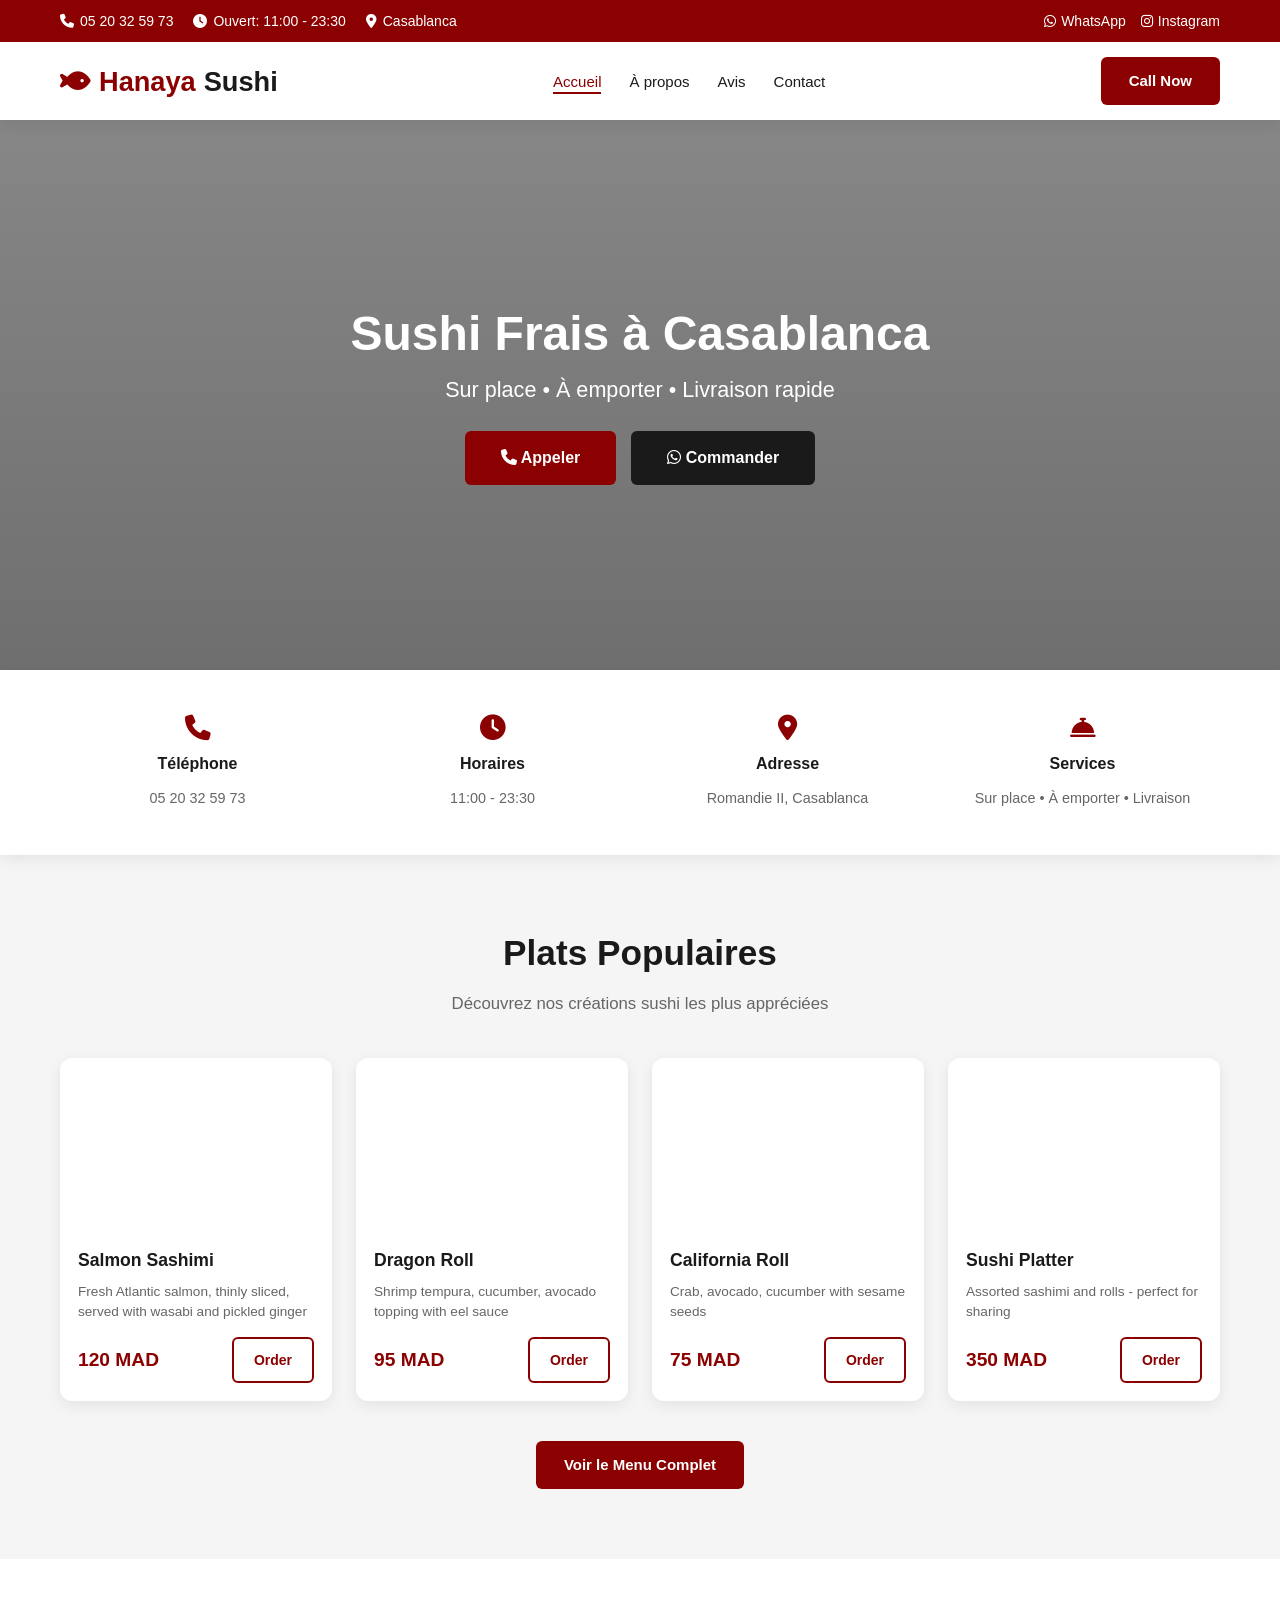
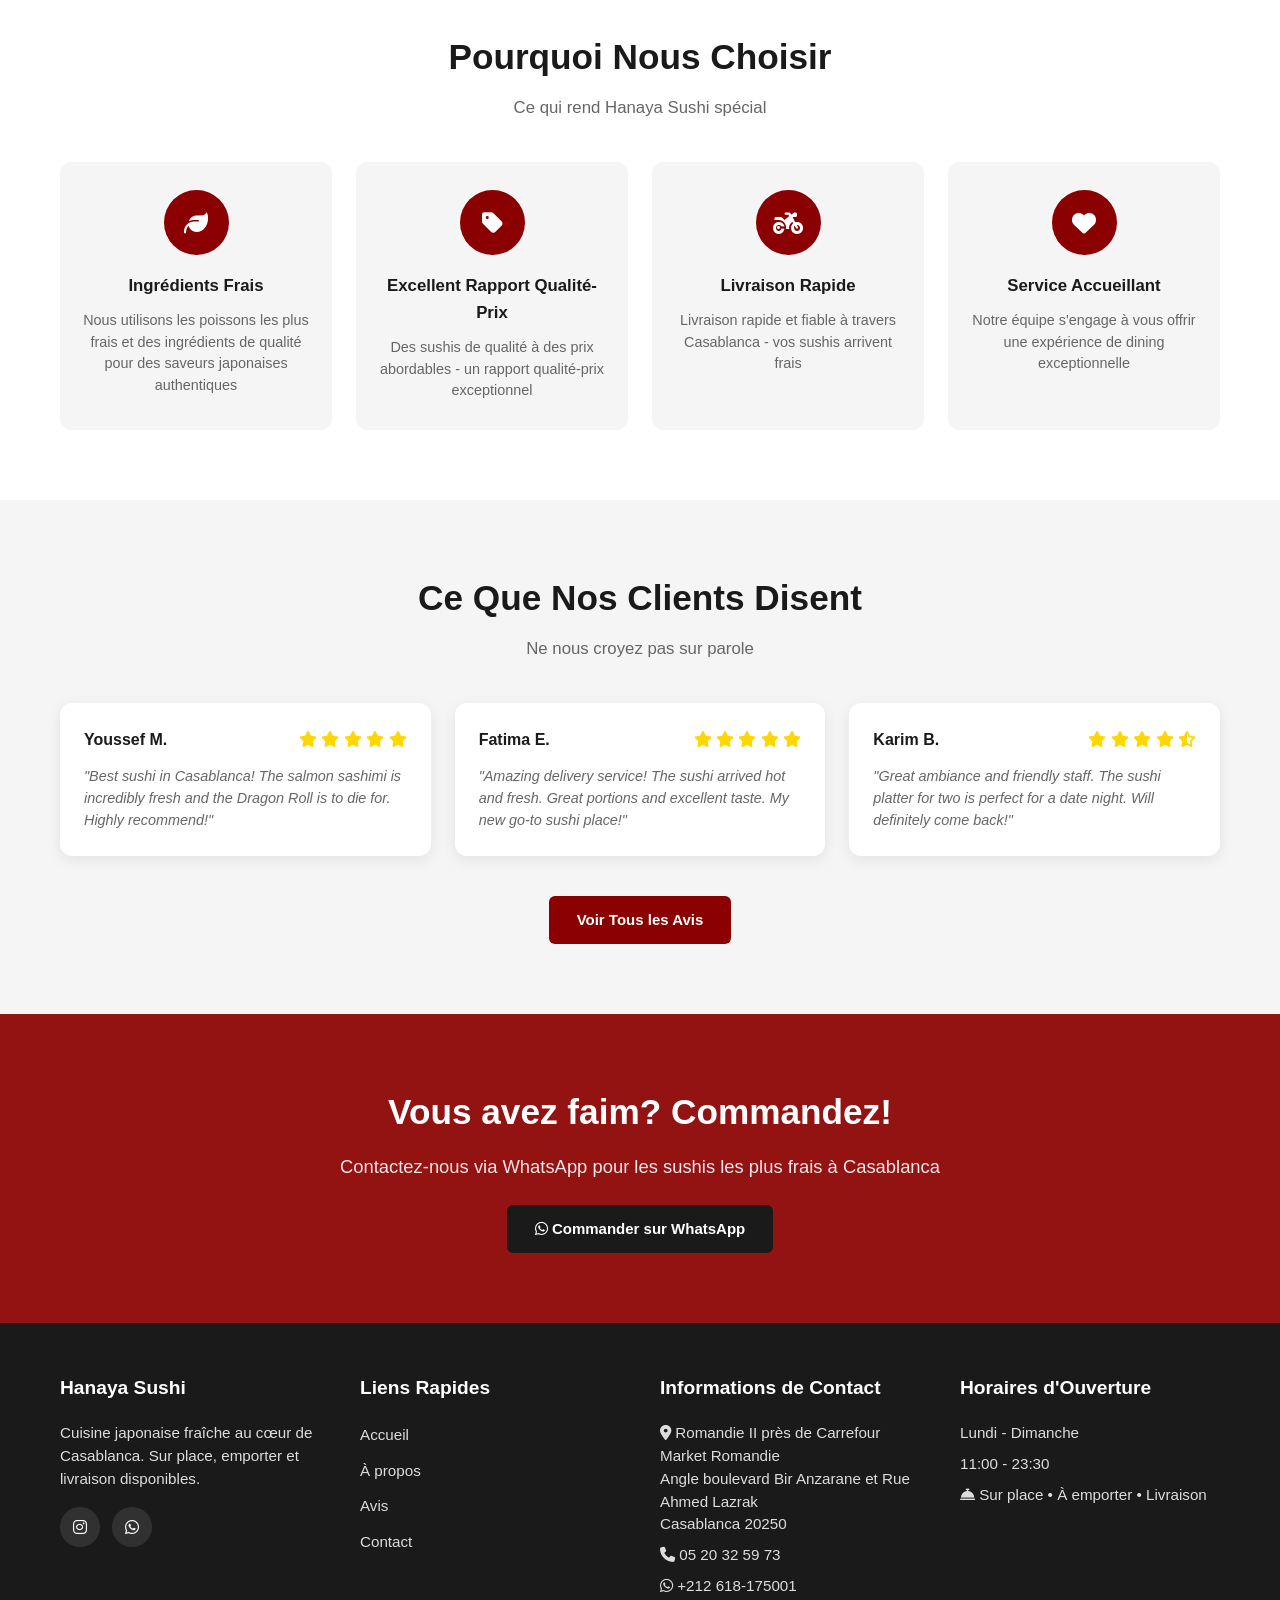
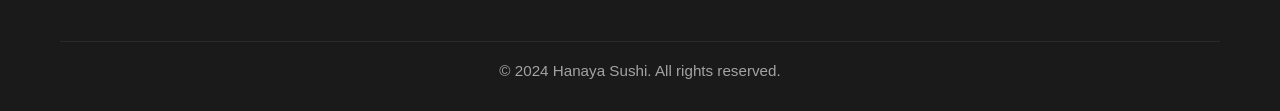
==== commit 9bf8f549: "Remove menu page" ====
--- a/index.html
+++ b/index.html
@@ -30,7 +30,6 @@
                 </a>
                 <ul class="nav-menu">
                     <li><a href="index.html" class="nav-link active">Accueil</a></li>
-                    <li><a href="menu.html" class="nav-link">Menu</a></li>
                     <li><a href="about.html" class="nav-link">À propos</a></li>
                     <li><a href="reviews.html" class="nav-link">Avis</a></li>
                     <li><a href="contact.html" class="nav-link">Contact</a></li>
@@ -250,7 +249,6 @@
                     <h3>Liens Rapides</h3>
                     <ul class="footer-links">
                         <li><a href="index.html">Accueil</a></li>
-                        <li><a href="menu.html">Menu</a></li>
                         <li><a href="about.html">À propos</a></li>
                         <li><a href="reviews.html">Avis</a></li>
                         <li><a href="contact.html">Contact</a></li>
--- a/style.css
+++ b/style.css
@@ -817,15 +817,22 @@
 
 .contact-grid {
     display: grid;
-    grid-template-columns: 1fr 1.2fr;
+    grid-template-columns: 1fr 1fr;
     gap: 40px;
-}
-
-.contact-info {
+    align-items: start;
+}
+
+.contact-grid .contact-info,
+.contact-full .contact-info {
     background: var(--secondary);
     padding: 30px;
     border-radius: 12px;
     box-shadow: var(--shadow);
+}
+
+.contact-full {
+    max-width: 700px;
+    margin: 0 auto;
 }
 
 .contact-item {
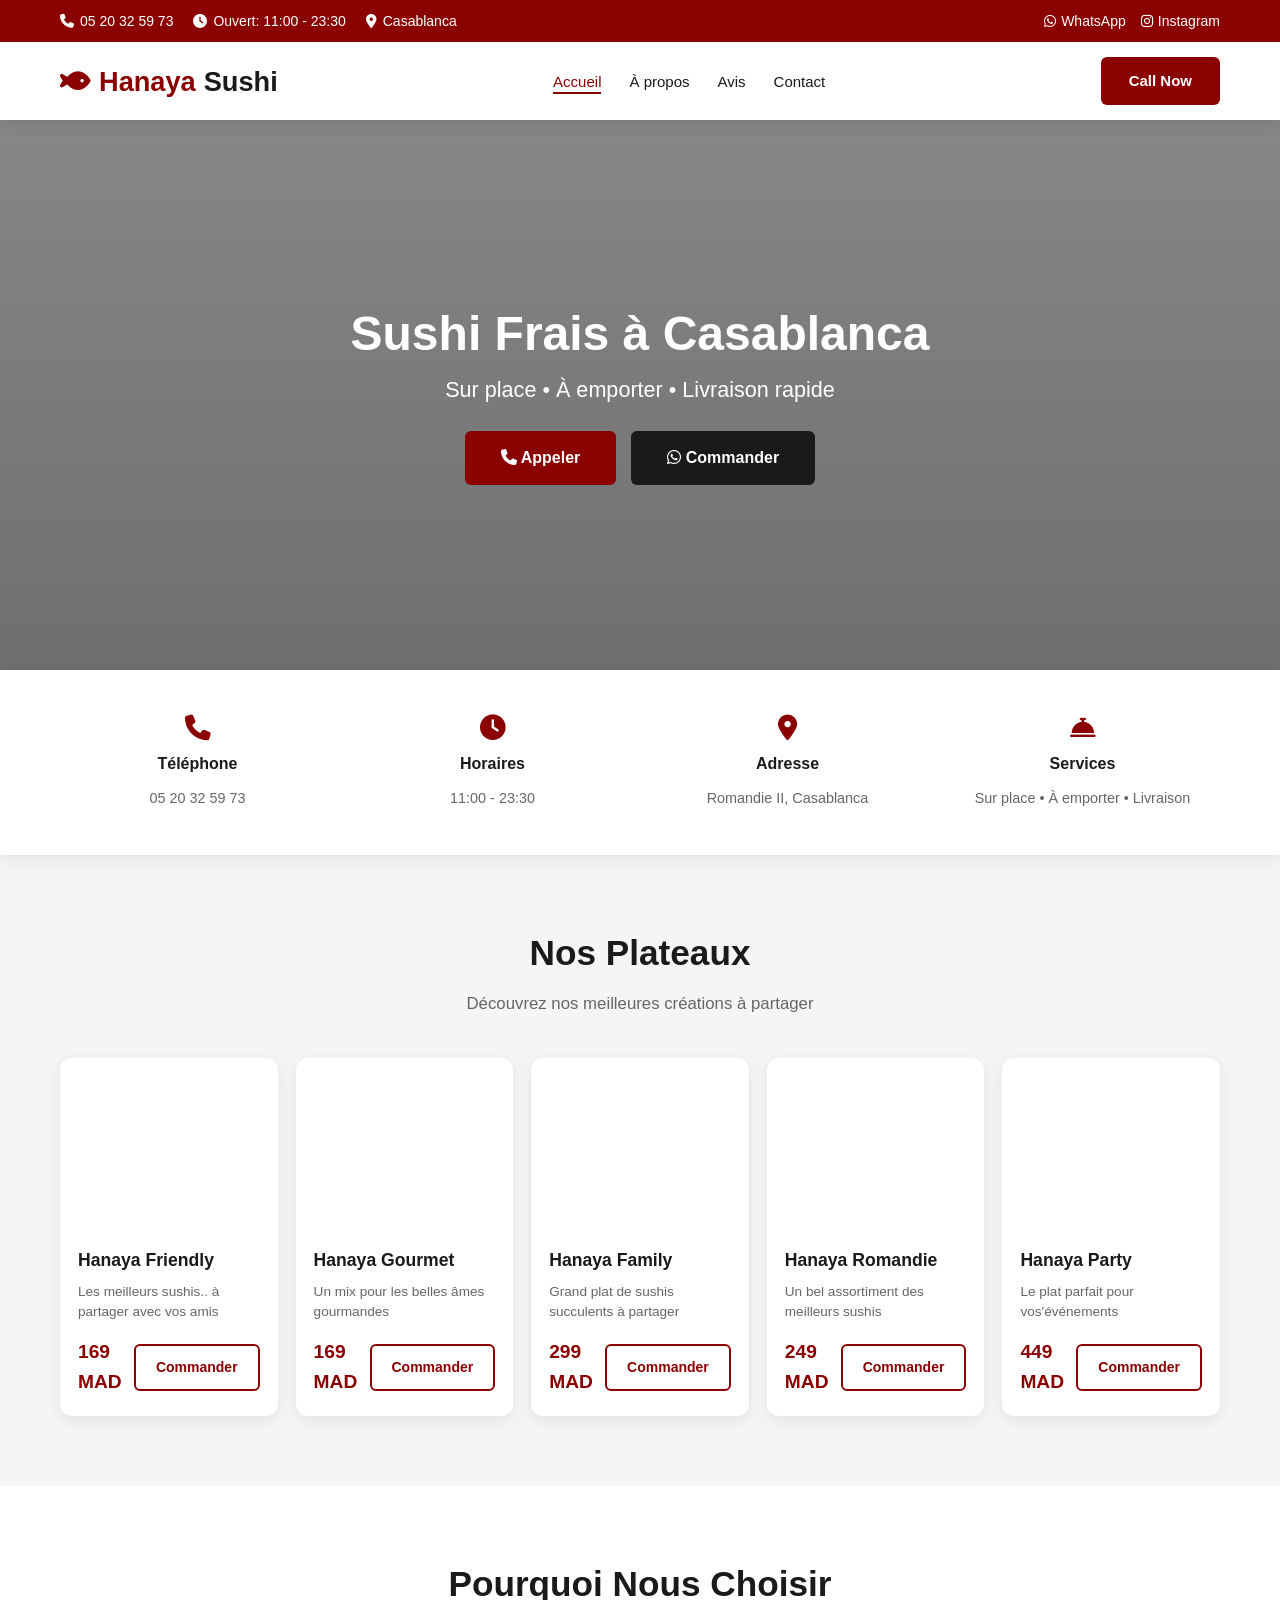
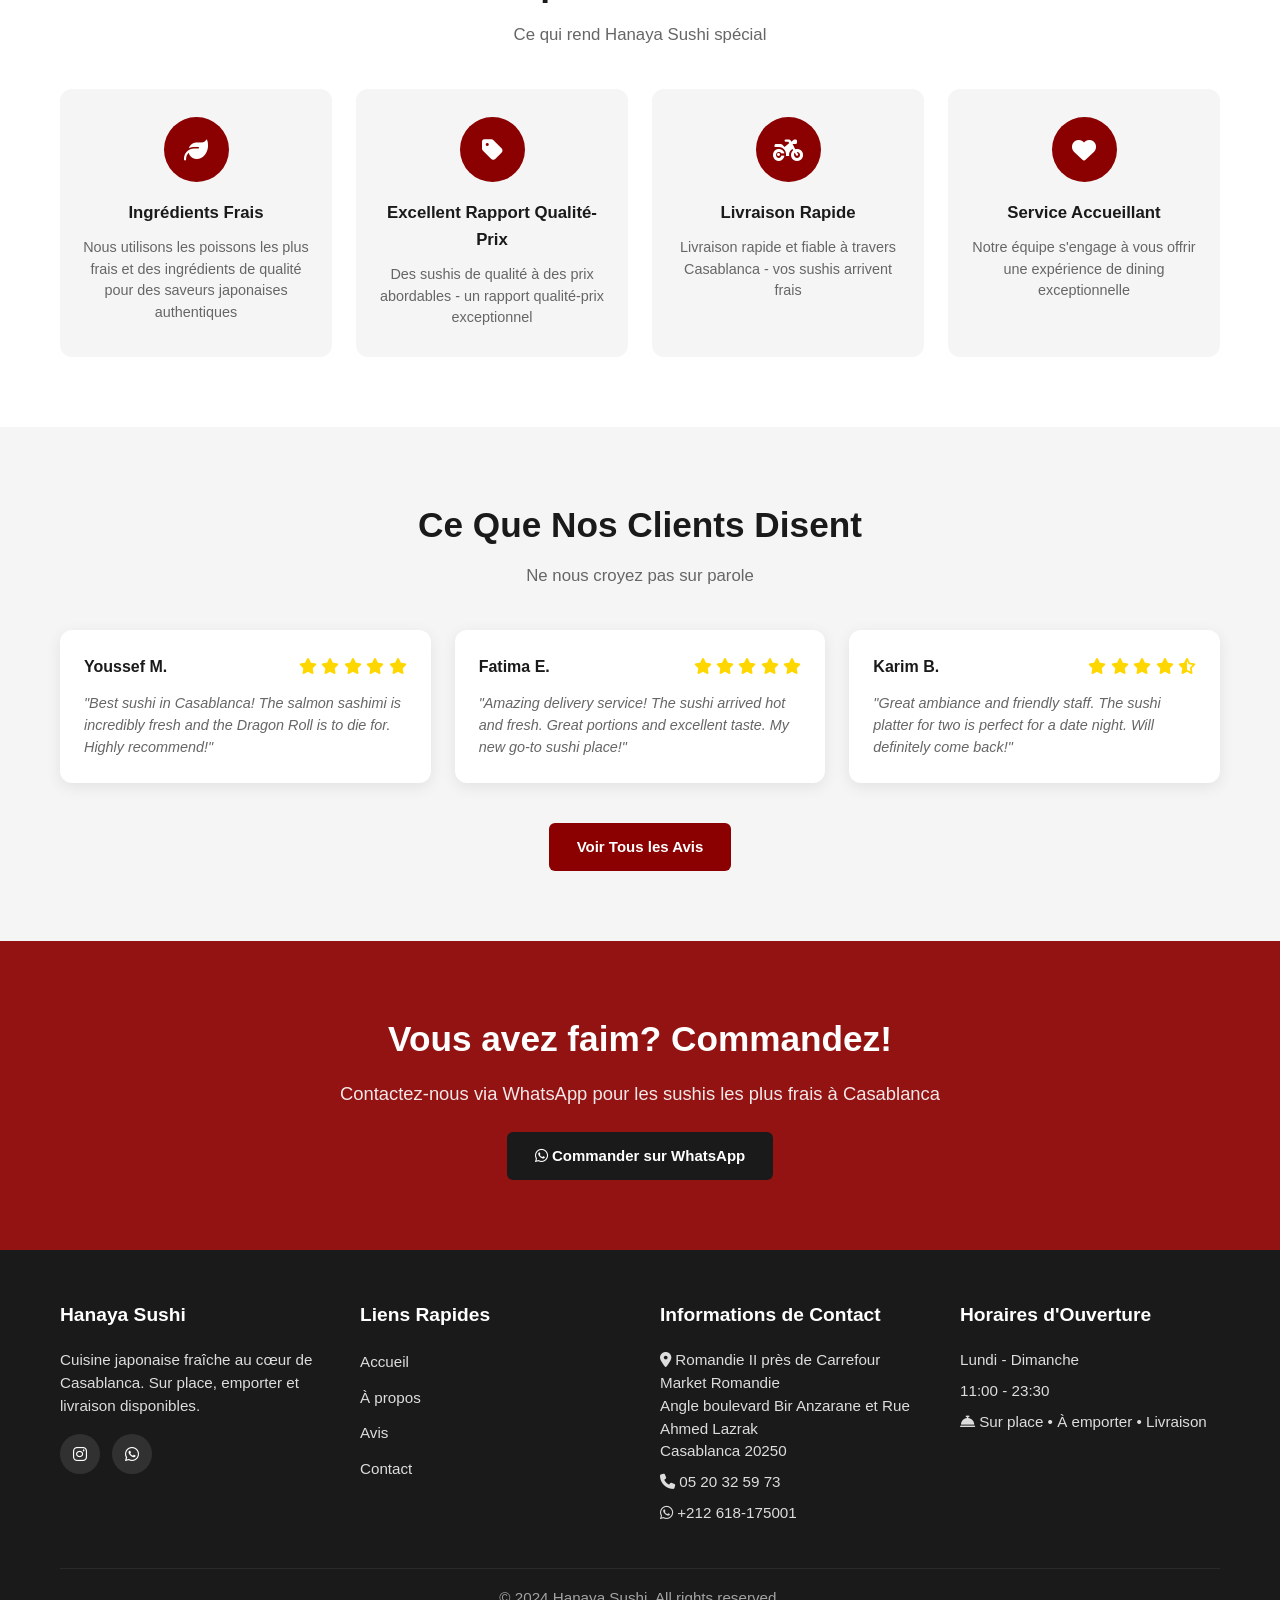
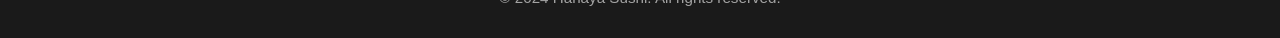
==== commit dfd8cffb: "Update menu items with new plates" ====
--- a/index.html
+++ b/index.html
@@ -84,56 +84,64 @@
 
     <section class="featured">
         <div class="container">
-            <h2 class="section-title">Plats Populaires</h2>
-            <p class="section-subtitle">Découvrez nos créations sushi les plus appréciées</p>
+            <h2 class="section-title">Nos Plateaux</h2>
+            <p class="section-subtitle">Découvrez nos meilleures créations à partager</p>
             <div class="menu-grid">
                 <div class="menu-card">
-                    <div class="menu-card-image"></div>
-                    <div class="menu-card-content">
-                        <h3>Salmon Sashimi</h3>
-                        <p>Fresh Atlantic salmon, thinly sliced, served with wasabi and pickled ginger</p>
-                        <div class="menu-card-footer">
-                            <span class="price">120 MAD</span>
-                            <a href="https://wa.me/212618175001?text=Hi%20Hanaya%20Sushi,%20I%20would%20like%20to%20order:" class="btn btn-outline">Order</a>
-                        </div>
-                    </div>
-                </div>
-                <div class="menu-card">
-                    <div class="menu-card-image"></div>
-                    <div class="menu-card-content">
-                        <h3>Dragon Roll</h3>
-                        <p>Shrimp tempura, cucumber, avocado topping with eel sauce</p>
-                        <div class="menu-card-footer">
-                            <span class="price">95 MAD</span>
-                            <a href="https://wa.me/212618175001?text=Hi%20Hanaya%20Sushi,%20I%20would%20like%20to%20order:" class="btn btn-outline">Order</a>
-                        </div>
-                    </div>
-                </div>
-                <div class="menu-card">
-                    <div class="menu-card-image"></div>
-                    <div class="menu-card-content">
-                        <h3>California Roll</h3>
-                        <p>Crab, avocado, cucumber with sesame seeds</p>
-                        <div class="menu-card-footer">
-                            <span class="price">75 MAD</span>
-                            <a href="https://wa.me/212618175001?text=Hi%20Hanaya%20Sushi,%20I%20would%20like%20to%20order:" class="btn btn-outline">Order</a>
-                        </div>
-                    </div>
-                </div>
-                <div class="menu-card">
-                    <div class="menu-card-image"></div>
-                    <div class="menu-card-content">
-                        <h3>Sushi Platter</h3>
-                        <p>Assorted sashimi and rolls - perfect for sharing</p>
-                        <div class="menu-card-footer">
-                            <span class="price">350 MAD</span>
-                            <a href="https://wa.me/212618175001?text=Hi%20Hanaya%20Sushi,%20I%20would%20like%20to%20order:" class="btn btn-outline">Order</a>
-                        </div>
-                    </div>
-                </div>
-            </div>
-            <div style="text-align: center; margin-top: 40px;">
-                <a href="menu.html" class="btn btn-primary">Voir le Menu Complet</a>
+                    <div class="menu-card-image" style="background: url('https://images.unsplash.com/photo-1579871494447-9811cf80d66c?w=400') center/cover;"></div>
+                    <div class="menu-card-content">
+                        <h3>Hanaya Friendly</h3>
+                        <p>Les meilleurs sushis.. à partager avec vos amis</p>
+                        <div class="menu-card-footer">
+                            <span class="price">169 MAD</span>
+                            <a href="https://wa.me/212618175001?text=Hi%20Hanaya%20Sushi,%20I%20would%20like%20to%20order%20Hanaya%20Friendly:" class="btn btn-outline">Commander</a>
+                        </div>
+                    </div>
+                </div>
+                <div class="menu-card">
+                    <div class="menu-card-image" style="background: url('https://images.unsplash.com/photo-1579584425555-c3ce17fd4351?w=400') center/cover;"></div>
+                    <div class="menu-card-content">
+                        <h3>Hanaya Gourmet</h3>
+                        <p>Un mix pour les belles âmes gourmandes</p>
+                        <div class="menu-card-footer">
+                            <span class="price">169 MAD</span>
+                            <a href="https://wa.me/212618175001?text=Hi%20Hanaya%20Sushi,%20I%20would%20like%20to%20order%20Hanaya%20Gourmet:" class="btn btn-outline">Commander</a>
+                        </div>
+                    </div>
+                </div>
+                <div class="menu-card">
+                    <div class="menu-card-image" style="background: url('https://images.unsplash.com/photo-1553621042-f6e147245754?w=400') center/cover;"></div>
+                    <div class="menu-card-content">
+                        <h3>Hanaya Family</h3>
+                        <p>Grand plat de sushis succulents à partager</p>
+                        <div class="menu-card-footer">
+                            <span class="price">299 MAD</span>
+                            <a href="https://wa.me/212618175001?text=Hi%20Hanaya%20Sushi,%20I%20would%20like%20to%20order%20Hanaya%20Family:" class="btn btn-outline">Commander</a>
+                        </div>
+                    </div>
+                </div>
+                <div class="menu-card">
+                    <div class="menu-card-image" style="background: url('https://images.unsplash.com/photo-1611143669185-af224c5e3252?w=400') center/cover;"></div>
+                    <div class="menu-card-content">
+                        <h3>Hanaya Romandie</h3>
+                        <p>Un bel assortiment des meilleurs sushis</p>
+                        <div class="menu-card-footer">
+                            <span class="price">249 MAD</span>
+                            <a href="https://wa.me/212618175001?text=Hi%20Hanaya%20Sushi,%20I%20would%20like%20to%20order%20Hanaya%20Romandie:" class="btn btn-outline">Commander</a>
+                        </div>
+                    </div>
+                </div>
+                <div class="menu-card">
+                    <div class="menu-card-image" style="background: url('https://images.unsplash.com/photo-1617196034796-73dfa7b1fd56?w=400') center/cover;"></div>
+                    <div class="menu-card-content">
+                        <h3>Hanaya Party</h3>
+                        <p>Le plat parfait pour vos'événements</p>
+                        <div class="menu-card-footer">
+                            <span class="price">449 MAD</span>
+                            <a href="https://wa.me/212618175001?text=Hi%20Hanaya%20Sushi,%20I%20would%20like%20to%20order%20Hanaya%20Party:" class="btn btn-outline">Commander</a>
+                        </div>
+                    </div>
+                </div>
             </div>
         </div>
     </section>
--- a/style.css
+++ b/style.css
@@ -322,8 +322,8 @@
 
 .menu-grid {
     display: grid;
-    grid-template-columns: repeat(4, 1fr);
-    gap: 24px;
+    grid-template-columns: repeat(5, 1fr);
+    gap: 18px;
 }
 
 .menu-card {
@@ -1010,7 +1010,7 @@
     .why-us-grid,
     .reviews-grid,
     .all-reviews-grid {
-        grid-template-columns: repeat(2, 1fr);
+        grid-template-columns: repeat(3, 1fr);
     }
     
     .footer-grid {
